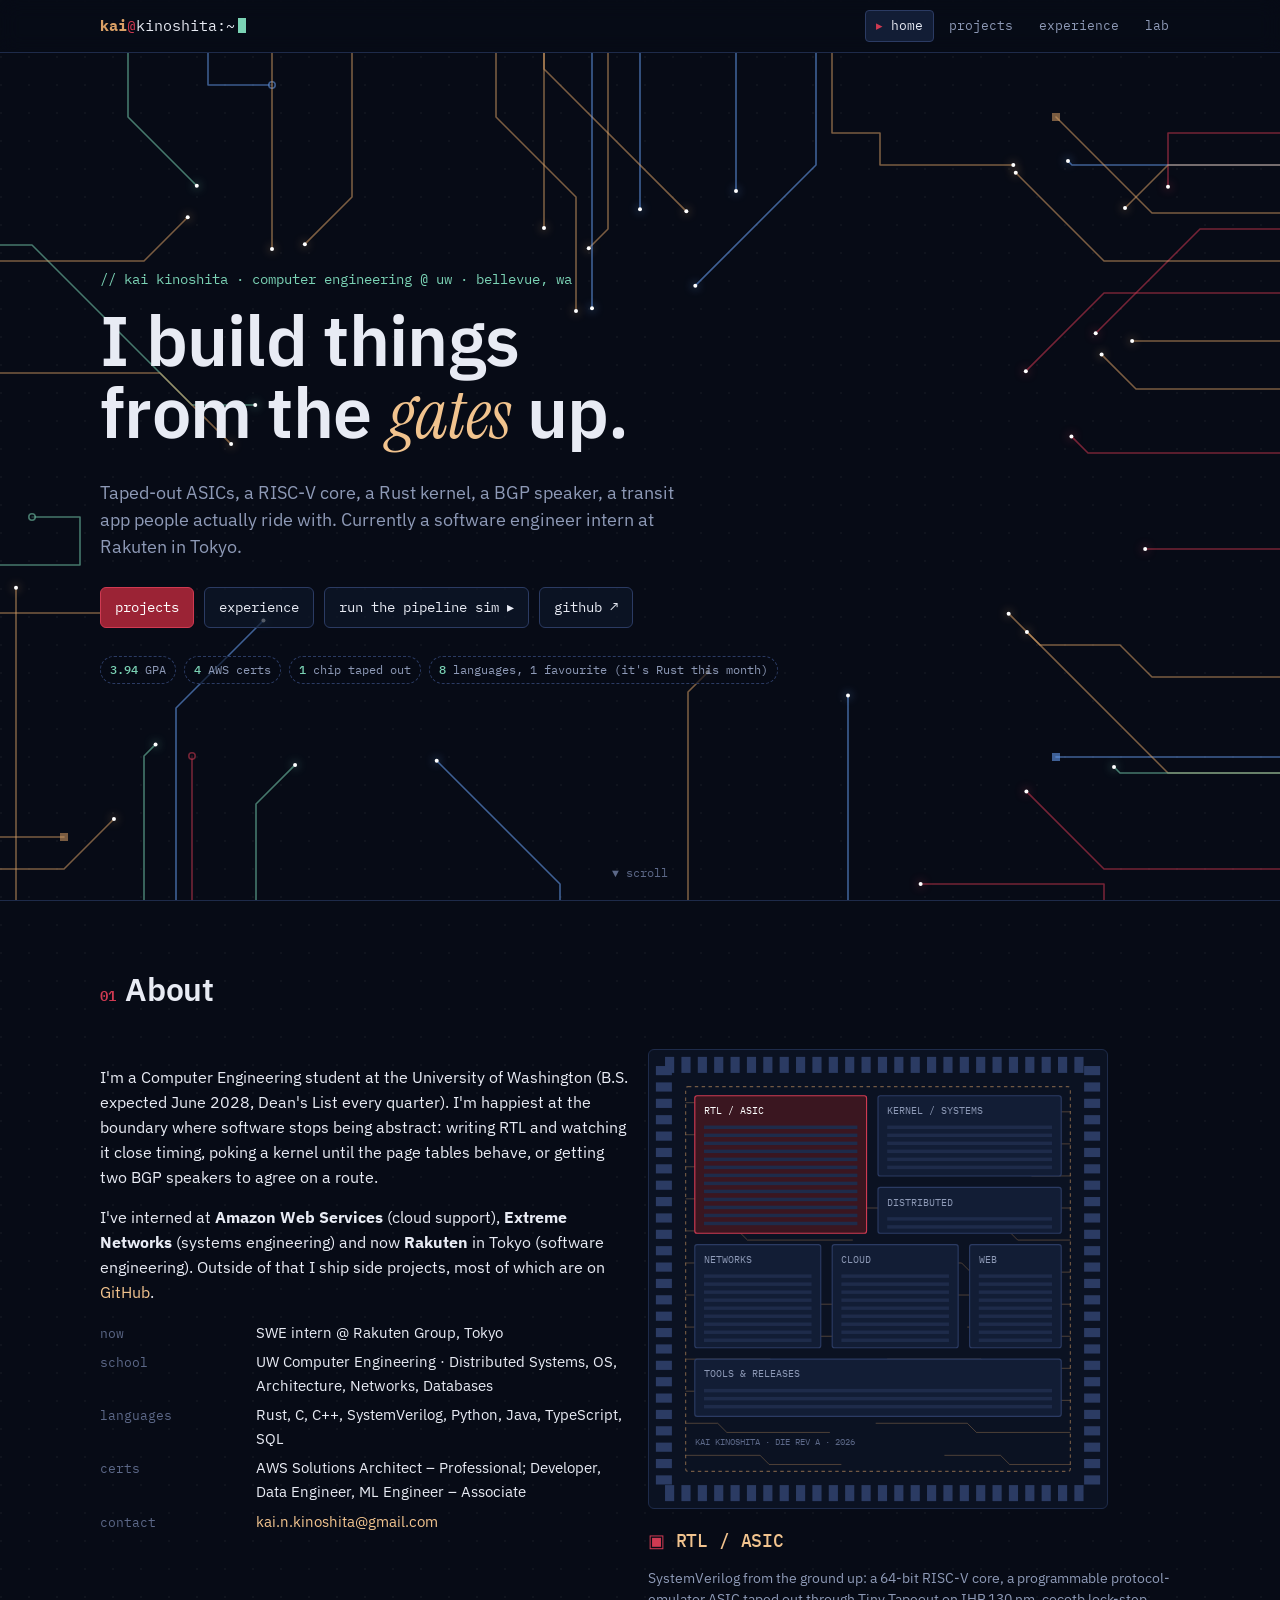
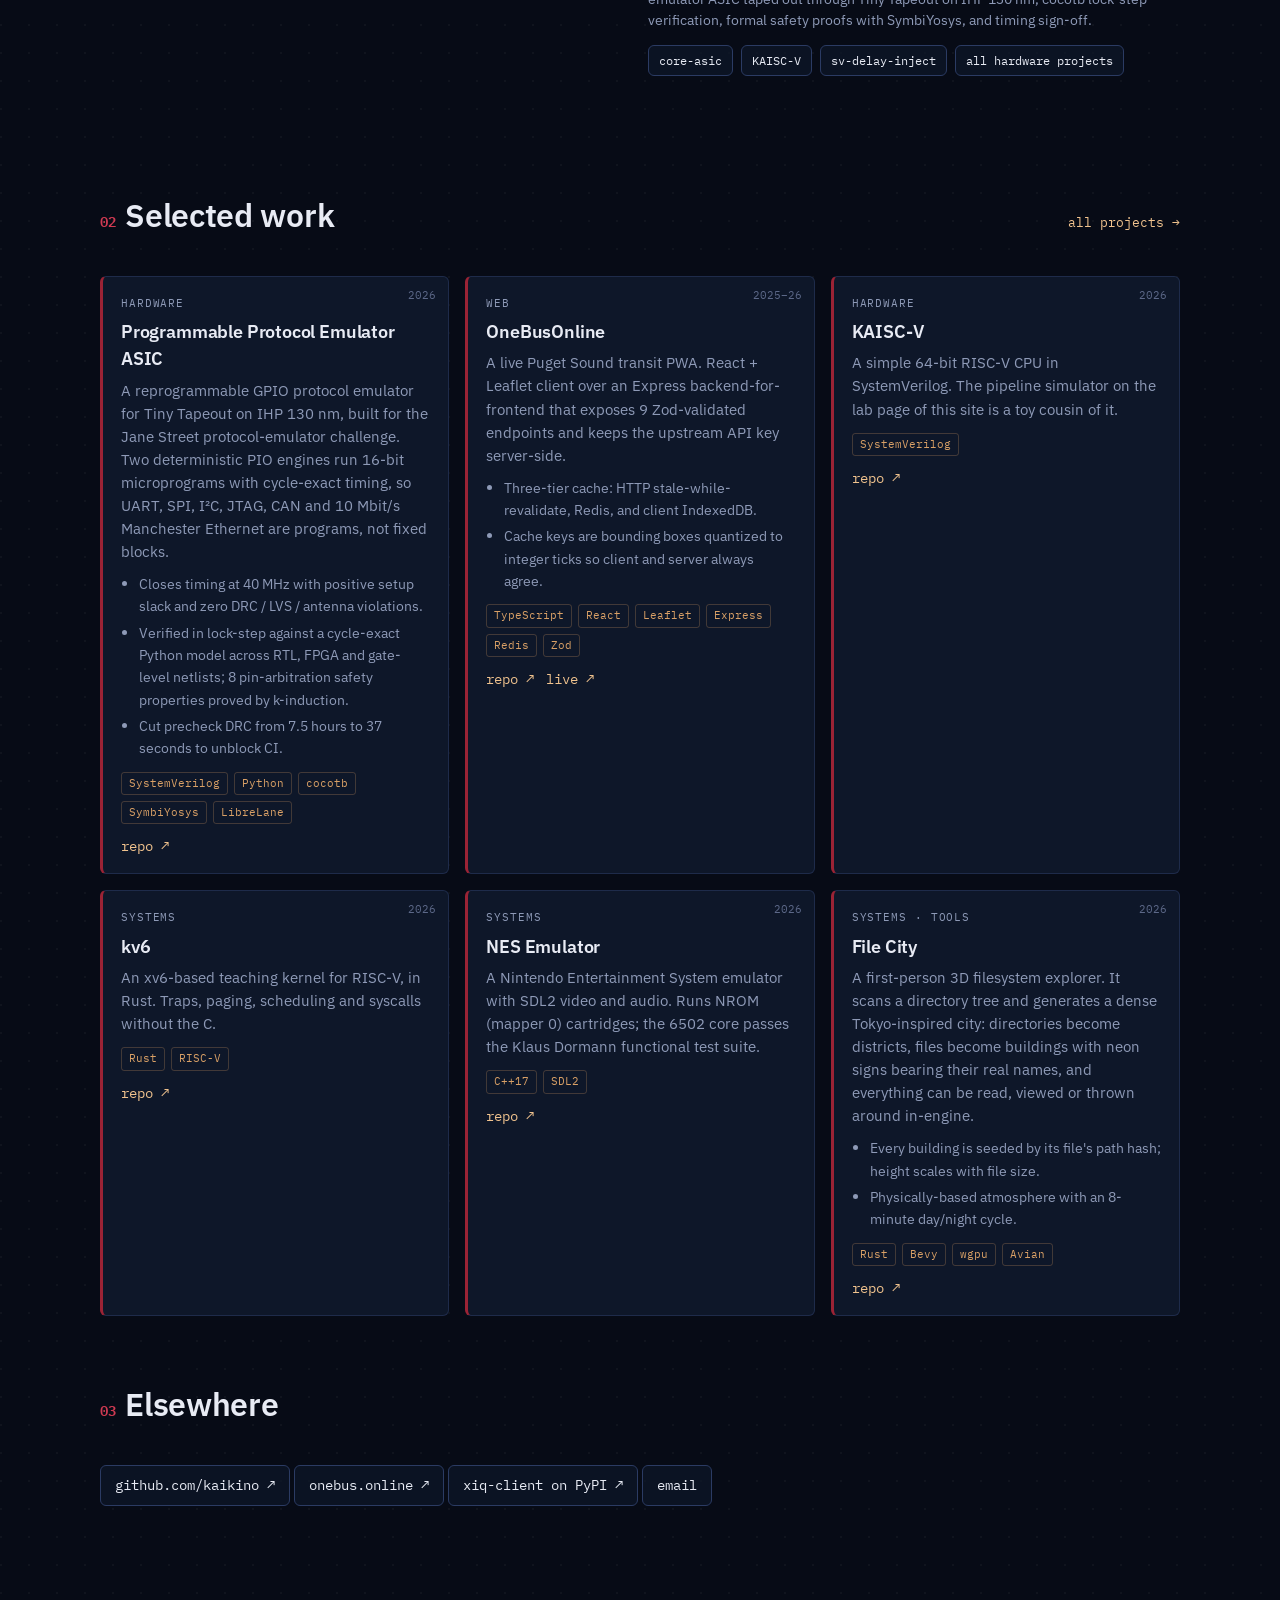
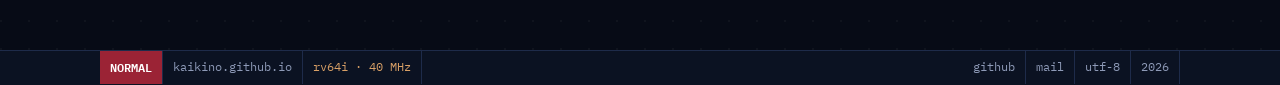
==== index.html @ e7fd3242 "Personal site: PCB-trace hero, die floorplan, timing-diagram experience, RISC-V pipeline lab" ====
<!doctype html>
<html lang="en">
<head>
<title>Kai Kinoshita</title>
<meta name="description" content="Kai Kinoshita — Computer Engineering at the University of Washington. RTL, kernels, networks, and the occasional transit app.">
<meta property="og:title" content="Kai Kinoshita"><meta property="og:description" content="Computer Engineering @ UW. RTL, kernels, networks, and the occasional transit app."><meta property="og:type" content="website"><meta property="og:url" content="https://kaikino.github.io/">
<meta charset="utf-8"><meta name="viewport" content="width=device-width,initial-scale=1"><link rel="icon" href="assets/favicon.svg" type="image/svg+xml"><link rel="preconnect" href="https://fonts.googleapis.com"><link rel="preconnect" href="https://fonts.gstatic.com" crossorigin><link href="https://fonts.googleapis.com/css2?family=IBM+Plex+Mono:wght@400;500;600&family=IBM+Plex+Sans:wght@400;500;600&family=Instrument+Serif:ital@0;1&display=swap" rel="stylesheet"><link rel="stylesheet" href="assets/style.css">
</head>
<body>
<main>
<section class="hero">
  <canvas id="traces" aria-hidden="true"></canvas>
  <div class="wrap">
    <div class="eyebrow">kai kinoshita · computer engineering @ uw · bellevue, wa</div>
    <h1>I build things<br>from the <span class="serif">gates</span> up.</h1>
    <p class="lede">Taped-out ASICs, a RISC-V core, a Rust kernel, a BGP speaker, a transit app people actually ride with. Currently a software engineer intern at Rakuten in Tokyo.</p>
    <div class="cta">
      <a class="btn primary" href="projects.html">projects</a>
      <a class="btn" href="experience.html">experience</a>
      <a class="btn" href="lab.html">run the pipeline sim ▸</a>
      <a class="btn" href="https://github.com/kaikino" target="_blank" rel="noopener">github ↗</a>
    </div>
    <div class="chips">
      <span class="chip"><b>3.94</b> GPA</span>
      <span class="chip"><b>4</b> AWS certs</span>
      <span class="chip"><b>1</b> chip taped out</span>
      <span class="chip"><b>8</b> languages, 1 favourite (it's Rust this month)</span>
    </div>
  </div>
  <div class="scrollhint">▼ scroll</div>
</section>

<section class="block" id="about">
  <div class="wrap">
    <div class="sec-head"><h2><span class="num">01</span>About</h2></div>
    <div class="grid c2">
      <div>
        <p>I'm a Computer Engineering student at the University of Washington (B.S. expected June 2028, Dean's List every quarter). I'm happiest at the boundary where software stops being abstract: writing RTL and watching it close timing, poking a kernel until the page tables behave, or getting two BGP speakers to agree on a route.</p>
        <p>I've interned at <b>Amazon Web Services</b> (cloud support), <b>Extreme Networks</b> (systems engineering) and now <b>Rakuten</b> in Tokyo (software engineering). Outside of that I ship side projects, most of which are on <a href="https://github.com/kaikino" target="_blank" rel="noopener">GitHub</a>.</p>
        <dl class="kv">
          <dt>now</dt><dd>SWE intern @ Rakuten Group, Tokyo</dd>
          <dt>school</dt><dd>UW Computer Engineering · Distributed Systems, OS, Architecture, Networks, Databases</dd>
          <dt>languages</dt><dd>Rust, C, C++, SystemVerilog, Python, Java, TypeScript, SQL</dd>
          <dt>certs</dt><dd>AWS Solutions Architect – Professional; Developer, Data Engineer, ML Engineer – Associate</dd>
          <dt>contact</dt><dd><a href="mailto:kai.n.kinoshita@gmail.com">kai.n.kinoshita@gmail.com</a></dd>
        </dl>
      </div>
      <div class="floor">
        <svg id="die" class="die" viewBox="0 0 400 400" role="img" aria-label="Interactive chip floorplan of skill areas"></svg>
        <div id="floor-info" class="floor-info muted small">hover a block</div>
      </div>
    </div>
  </div>
</section>

<section class="block" id="featured" style="padding-top:0">
  <div class="wrap">
    <div class="sec-head"><h2><span class="num">02</span>Selected work</h2><a class="more" href="projects.html">all projects →</a></div>
    <div class="grid c3" id="featured-grid"></div>
  </div>
</section>

<section class="block" style="padding-top:0">
  <div class="wrap">
    <div class="sec-head"><h2><span class="num">03</span>Elsewhere</h2></div>
    <div class="cta">
      <a class="btn" href="https://github.com/kaikino" target="_blank" rel="noopener">github.com/kaikino ↗</a>
      <a class="btn" href="https://onebus.online" target="_blank" rel="noopener">onebus.online ↗</a>
      <a class="btn" href="https://pypi.org/project/xiq-client/" target="_blank" rel="noopener">xiq-client on PyPI ↗</a>
      <a class="btn" href="mailto:kai.n.kinoshita@gmail.com">email</a>
    </div>
  </div>
</section>
</main>
<script src="assets/projects.js"></script>
<script>
document.getElementById('featured-grid').innerHTML = PROJECTS.filter(p => p.feat).map(renderProjectCard).join('');
</script>
<script src="assets/site.js"></script>
</body>
</html>
---- assets/style.css ----
/* kaikino.github.io — dark navy + oxblood, TUI-ish */
:root{
  --bg:#070b16; --bg2:#0b1222; --panel:#0e1729; --panel2:#121d35; --line:#1e2b4a; --line2:#2b3b63;
  --text:#e8ebf4; --muted:#8e9ab7; --dim:#5c6888;
  --ox:#9b2335; --ox2:#cf3a52; --cu:#d9a066; --cu2:#f1c38e; --sig:#7bd3b5; --amber:#f2c14e; --blue:#6ea8ff;
  --mono:'IBM Plex Mono',ui-monospace,SFMono-Regular,Menlo,monospace;
  --sans:'IBM Plex Sans',system-ui,-apple-system,Segoe UI,sans-serif;
  --serif:'Instrument Serif',Georgia,'Times New Roman',serif;
  --r:6px; --max:1120px;
}
*{box-sizing:border-box}
html{scroll-behavior:smooth}
body{margin:0;min-height:100vh;display:flex;flex-direction:column;background:var(--bg);color:var(--text);font-family:var(--sans);font-size:16px;line-height:1.55;
  background-image:radial-gradient(circle at 1px 1px,rgba(255,255,255,.035) 1px,transparent 0);background-size:28px 28px;}
a{color:var(--cu2);text-decoration:none}
a:hover{color:#fff;text-decoration:underline;text-decoration-color:var(--ox2)}
::selection{background:var(--ox);color:#fff}
code,kbd,pre,.mono{font-family:var(--mono)}
h1,h2,h3{font-weight:600;letter-spacing:-.01em;margin:0 0 .4em}
h1{font-size:clamp(2.2rem,6vw,4.4rem);line-height:1.02}
h2{font-size:clamp(1.4rem,3vw,2rem)}
h3{font-size:1.1rem}
.serif{font-family:var(--serif);font-weight:400;font-style:italic;letter-spacing:0}
.wrap{max-width:var(--max);margin:0 auto;padding:0 20px;min-width:0}
.muted{color:var(--muted)}
.dim{color:var(--dim)}
.cu{color:var(--cu)} .ox{color:var(--ox2)} .sig{color:var(--sig)} .amber{color:var(--amber)}
.small{font-size:.85rem}
main{flex:1;min-width:0;width:100%}
hr{border:0;border-top:1px dashed var(--line2);margin:2rem 0}

/* top bar */
.top{position:sticky;top:0;z-index:50;background:rgba(7,11,22,.82);backdrop-filter:blur(10px);-webkit-backdrop-filter:blur(10px);border-bottom:1px solid var(--line)}
.top .wrap{display:flex;align-items:center;justify-content:space-between;height:52px;gap:16px}
.brand{font-family:var(--mono);font-size:.95rem;color:var(--text);white-space:nowrap}
.brand b{color:var(--cu)} .brand .at{color:var(--ox2)}
.brand .cur{display:inline-block;width:.55em;height:1em;background:var(--sig);vertical-align:-2px;margin-left:3px;animation:blink 1.1s steps(1) infinite}
@keyframes blink{50%{opacity:0}}
.nav{display:flex;gap:4px;font-family:var(--mono);font-size:.82rem;min-width:0;overflow-x:auto;white-space:nowrap;scrollbar-width:none}
.nav::-webkit-scrollbar{display:none}
.nav a{padding:5px 10px;border-radius:4px;color:var(--muted);border:1px solid transparent}
.nav a:hover{color:var(--text);text-decoration:none;border-color:var(--line2)}
.nav a.active{color:var(--text);background:var(--panel2);border-color:var(--line2)}
.nav a.active::before{content:'▸ ';color:var(--ox2)}
@media(max-width:600px){.nav{font-size:.76rem}.nav a{padding:5px 6px}.brand span.full{display:none}.nav a.active::before{content:''}}

/* status bar footer */
.status{margin-top:5rem;border-top:1px solid var(--line);background:var(--bg2)}
.status .wrap{display:flex;flex-wrap:wrap;gap:0;font-family:var(--mono);font-size:.74rem;height:auto;min-height:34px;align-items:center}
.status span{padding:7px 10px;border-right:1px solid var(--line);color:var(--muted)}
.status span.mode{background:var(--ox);color:#fff;font-weight:600}
.status span.cu{color:var(--cu)}
.status .spacer{flex:1;border:0}
.status a{color:var(--muted)} .status a:hover{color:#fff}

/* hero */
.hero{position:relative;min-height:calc(100vh - 52px);display:flex;align-items:center;overflow:hidden;border-bottom:1px solid var(--line)}
.hero canvas{position:absolute;inset:0;width:100%;height:100%;display:block}
.hero .wrap{position:relative;padding-top:60px;padding-bottom:60px;width:100%}
.hero .eyebrow{font-family:var(--mono);color:var(--sig);font-size:.85rem;margin-bottom:14px}
.hero .eyebrow::before{content:'// '}
.hero h1 .serif{color:var(--cu2)}
.hero p.lede{max-width:580px;font-size:1.1rem;color:var(--muted);margin:18px 0 26px}
.hero .cta{display:flex;flex-wrap:wrap;gap:10px}
.btn{display:inline-flex;align-items:center;gap:8px;font-family:var(--mono);font-size:.85rem;padding:9px 14px;border-radius:var(--r);border:1px solid var(--line2);color:var(--text);background:rgba(14,23,41,.7)}
.btn:hover{text-decoration:none;border-color:var(--cu);color:#fff;background:var(--panel2)}
.btn.primary{background:var(--ox);border-color:var(--ox2);color:#fff}
.btn.primary:hover{background:var(--ox2)}
.btn.sm{padding:5px 10px;font-size:.78rem}
.chips{display:flex;flex-wrap:wrap;gap:8px;margin-top:28px}
.chip{font-family:var(--mono);font-size:.74rem;color:var(--muted);border:1px dashed var(--line2);padding:4px 9px;border-radius:999px;background:rgba(7,11,22,.6)}
.chip b{color:var(--sig);font-weight:500}
.scrollhint{position:absolute;bottom:18px;left:50%;transform:translateX(-50%);font-family:var(--mono);font-size:.72rem;color:var(--dim);animation:bob 2s ease-in-out infinite}
@keyframes bob{50%{transform:translate(-50%,6px)}}

/* sections */
section.block{padding:64px 0}
.sec-head{display:flex;align-items:baseline;justify-content:space-between;gap:16px;margin-bottom:22px;flex-wrap:wrap}
.sec-head .num{font-family:var(--mono);color:var(--ox2);font-size:.85rem;margin-right:10px}
.sec-head a.more{font-family:var(--mono);font-size:.82rem}
.grid{display:grid;gap:16px}
.grid.c2{grid-template-columns:repeat(auto-fit,minmax(300px,1fr))}
.grid.c3{grid-template-columns:repeat(auto-fit,minmax(260px,1fr))}

.card{background:var(--panel);border:1px solid var(--line);border-radius:var(--r);padding:18px 18px 16px;position:relative;transition:border-color .2s,transform .2s}
.card:hover{border-color:var(--line2);transform:translateY(-2px)}
.card .tag{font-family:var(--mono);font-size:.7rem;color:var(--muted);text-transform:uppercase;letter-spacing:.08em}
.card h3{margin:6px 0 6px}
.card h3 a{color:var(--text)}
.card p{margin:0 0 10px;color:var(--muted);font-size:.93rem}
.card .stack{display:flex;flex-wrap:wrap;gap:6px;margin-top:auto}
.card .stack span{font-family:var(--mono);font-size:.7rem;color:var(--cu);border:1px solid rgba(217,160,102,.25);padding:2px 7px;border-radius:3px}
.card .corner{position:absolute;top:10px;right:12px;font-family:var(--mono);font-size:.7rem;color:var(--dim)}
.card.feat{border-left:3px solid var(--ox)}
.card ul{margin:8px 0 0;padding-left:18px;color:var(--muted);font-size:.9rem}
.card li{margin:4px 0}

/* floorplan */
.floor{display:grid;grid-template-columns:1fr;gap:18px;align-items:start}

.die{width:100%;max-width:460px;aspect-ratio:1;background:var(--bg2);border:1px solid var(--line);border-radius:var(--r);display:block}
.die .blk{fill:#121d35;stroke:#2b3b63;stroke-width:1;cursor:pointer;transition:fill .15s}
.die .blk:hover,.die .blk.on{fill:#3a1620;stroke:var(--ox2)}
.die text{font-family:var(--mono);font-size:9px;fill:var(--muted);pointer-events:none}
.die .blk.on + text,.die g:hover text{fill:#fff}
.die .pad{fill:#2b3b63}
.die .core{fill:none;stroke:var(--cu);stroke-dasharray:3 3;opacity:.5}
.die .wire{stroke:var(--cu);stroke-width:.8;opacity:.35;fill:none}
.floor-info{min-height:200px}
.floor-info h3{font-family:var(--mono);font-weight:500;color:var(--cu2)}
.floor-info h3::before{content:'▣ ';color:var(--ox2)}
.floor-info .links{display:flex;flex-wrap:wrap;gap:8px;margin-top:12px}

/* generic page header */
.page-head{padding:56px 0 24px;border-bottom:1px solid var(--line);margin-bottom:28px}
.page-head h1{font-size:clamp(1.9rem,4.5vw,3rem)}
.page-head p{color:var(--muted);max-width:640px;margin:0}

/* filters */
.filters{display:flex;flex-wrap:wrap;gap:8px;margin:0 0 22px;font-family:var(--mono);font-size:.78rem}
.filters button{background:transparent;border:1px solid var(--line2);color:var(--muted);padding:5px 11px;border-radius:999px;cursor:pointer;font:inherit}
.filters button:hover{color:var(--text);border-color:var(--cu)}
.filters button.on{background:var(--ox);border-color:var(--ox2);color:#fff}
.count{font-family:var(--mono);font-size:.78rem;color:var(--dim);margin-left:auto;align-self:center}

/* timeline (experience) */
.timing{background:var(--bg2);border:1px solid var(--line);border-radius:var(--r);padding:10px 6px;overflow-x:auto;max-width:100%}
.timing svg{display:block;min-width:720px;width:100%;height:auto}
.timing text{font-family:var(--mono);font-size:11px;fill:var(--muted)}
.timing .lbl{font-size:11.5px;fill:var(--text)}
.timing .grid{stroke:#1a2541;stroke-width:1}
.timing .gridq{stroke:#14203a;stroke-width:1;stroke-dasharray:2 4}
.timing .sigline{fill:none;stroke-width:2;stroke-linejoin:round;stroke-linecap:round}
.timing .sigfill{opacity:.12}
.timing .hit{fill:transparent;cursor:pointer}
.timing .hit:hover + .sigline,.timing g.row.on .sigline{filter:drop-shadow(0 0 5px currentColor)}
.timing .now{stroke:var(--ox2);stroke-width:1.5;stroke-dasharray:4 3}
.timing .clk{stroke:var(--dim);stroke-width:1.5;fill:none}
.tip{font-family:var(--mono);font-size:.78rem;color:var(--muted);margin:10px 4px 0;min-height:1.4em}
.tip b{color:var(--cu2);font-weight:500}
.xp{display:grid;grid-template-columns:150px 1fr;gap:18px;padding:22px 0;border-bottom:1px dashed var(--line2)}
@media(max-width:640px){.xp{grid-template-columns:1fr;gap:6px}}
.xp .when{font-family:var(--mono);font-size:.8rem;color:var(--muted);padding-top:4px}
.xp .when b{display:block;color:var(--sig);font-weight:500}
.xp h3{margin:0}
.xp h3 span{color:var(--muted);font-weight:400}
.xp ul{margin:8px 0 0;padding-left:18px;color:var(--muted);font-size:.93rem}
.xp li{margin:5px 0}
.xp.on h3{color:var(--cu2)}
.certs{display:flex;flex-wrap:wrap;gap:8px;margin-top:10px}
.certs span{font-family:var(--mono);font-size:.76rem;border:1px solid var(--line2);padding:5px 10px;border-radius:4px;color:var(--text)}
.certs span::before{content:'✓ ';color:var(--sig)}

/* lab (riscv sim) */
.lab{display:grid;grid-template-columns:minmax(300px,400px) 1fr;gap:18px;align-items:start}
@media(max-width:900px){.lab{grid-template-columns:1fr}}
.panel{background:var(--panel);border:1px solid var(--line);border-radius:var(--r);overflow:hidden}
.panel .ph{display:flex;align-items:center;gap:10px;padding:8px 12px;border-bottom:1px solid var(--line);font-family:var(--mono);font-size:.76rem;color:var(--muted);background:var(--bg2)}
.panel .ph b{color:var(--text);font-weight:500}
.panel .ph .right{margin-left:auto;display:flex;gap:6px;align-items:center}
.panel .pb{padding:12px}
textarea.code{width:100%;min-height:340px;resize:vertical;background:var(--bg);color:var(--text);border:1px solid var(--line);border-radius:4px;font-family:var(--mono);font-size:.85rem;line-height:1.5;padding:10px;tab-size:4;outline:none}
textarea.code:focus{border-color:var(--cu)}
select,input[type=range]{font-family:var(--mono);font-size:.78rem;background:var(--bg);color:var(--text);border:1px solid var(--line2);border-radius:4px;padding:4px 6px}
.ctrl{display:flex;flex-wrap:wrap;gap:8px;align-items:center;margin-top:10px}
.ctrl button{font-family:var(--mono);font-size:.8rem;padding:7px 12px;border-radius:4px;border:1px solid var(--line2);background:var(--panel2);color:var(--text);cursor:pointer}
.ctrl button:hover{border-color:var(--cu)}
.ctrl button.primary{background:var(--ox);border-color:var(--ox2)}
.ctrl button:disabled{opacity:.4;cursor:not-allowed}
.ctrl label{font-family:var(--mono);font-size:.74rem;color:var(--muted);display:flex;gap:6px;align-items:center}
.err{font-family:var(--mono);font-size:.78rem;color:var(--ox2);margin-top:8px;min-height:1.2em;white-space:pre-wrap}
.stat{display:flex;flex-wrap:wrap;gap:14px;font-family:var(--mono);font-size:.76rem;color:var(--muted)}
.stat b{color:var(--sig);font-weight:500}
.pipe{overflow-x:auto}
table.pipe-t{border-collapse:collapse;font-family:var(--mono);font-size:.72rem;white-space:nowrap}
.pipe-t th,.pipe-t td{border:1px solid var(--line);padding:3px 6px;text-align:center;min-width:34px;height:26px}
.pipe-t th{color:var(--dim);font-weight:500;background:var(--bg2)}
.pipe-t td.ins{text-align:left;color:var(--text);min-width:180px;position:sticky;left:0;background:var(--panel);border-right:2px solid var(--line2)}
.pipe-t td.ins .pc{color:var(--dim);margin-right:8px}
.pipe-t td.cur{background:rgba(207,58,82,.06)}
.pipe-t th.cur{color:var(--ox2)}
.st{display:inline-block;padding:1px 5px;border-radius:3px;font-weight:500;min-width:30px}
.st.IF{background:#1b2a4d;color:#8fb3ff}.st.ID{background:#1d3b3a;color:#7bd3b5}.st.EX{background:#4a2a12;color:#f1c38e}
.st.MEM{background:#3a1a3f;color:#e2a2ee}.st.WB{background:#1f3a1f;color:#9be39b}
.st.stall{background:#2a2a2a;color:#9a9a9a;border:1px dashed #555}.st.flush{background:#4a1420;color:#ff7b8f;text-decoration:line-through}
.st.fwd::after{content:'↯';margin-left:2px;color:var(--amber)}
.regs{display:grid;grid-template-columns:repeat(auto-fill,minmax(118px,1fr));gap:4px;font-family:var(--mono);font-size:.72rem}
.regs div{display:flex;justify-content:space-between;gap:6px;padding:3px 7px;border:1px solid var(--line);border-radius:3px;background:var(--bg2);transition:background .3s}
.regs div span:first-child{color:var(--dim)}
.regs div.hot{background:#3a1620;border-color:var(--ox2)} .regs div.hot span{color:#fff}
.memv{display:grid;grid-template-columns:repeat(auto-fill,minmax(96px,1fr));gap:4px;font-family:var(--mono);font-size:.7rem}
.memv div{padding:2px 6px;border:1px solid var(--line);border-radius:3px;background:var(--bg2);display:flex;justify-content:space-between}
.memv div span:first-child{color:var(--dim)} .memv div.hot{border-color:var(--cu);color:var(--cu2)}
.wave{overflow-x:auto}.wave svg{display:block}
.wave text{font-family:var(--mono);font-size:10px;fill:var(--muted)}
.wave .w{fill:none;stroke-width:1.6;stroke-linejoin:round}
.wave .bus{fill:none;stroke:var(--cu);stroke-width:1.2}
.wave .busv{fill:var(--cu2);font-size:9px}
.help{font-size:.88rem;color:var(--muted)}
.help code{color:var(--cu2);font-size:.82rem}
.help details{margin-top:10px}
.help summary{cursor:pointer;font-family:var(--mono);font-size:.8rem;color:var(--sig)}
.help table{border-collapse:collapse;font-family:var(--mono);font-size:.74rem;margin-top:8px}
.help td{border:1px solid var(--line);padding:3px 8px;vertical-align:top}
.help td:first-child{color:var(--cu);white-space:nowrap}

/* about list */
.kv{display:grid;grid-template-columns:140px 1fr;gap:6px 16px;font-size:.95rem}
.kv dt{font-family:var(--mono);color:var(--dim);font-size:.8rem;padding-top:3px}
.kv dd{margin:0}
@media(max-width:520px){.kv{grid-template-columns:1fr}.kv dt{padding-top:8px}}

@media(prefers-reduced-motion:reduce){*{animation:none!important;transition:none!important}}
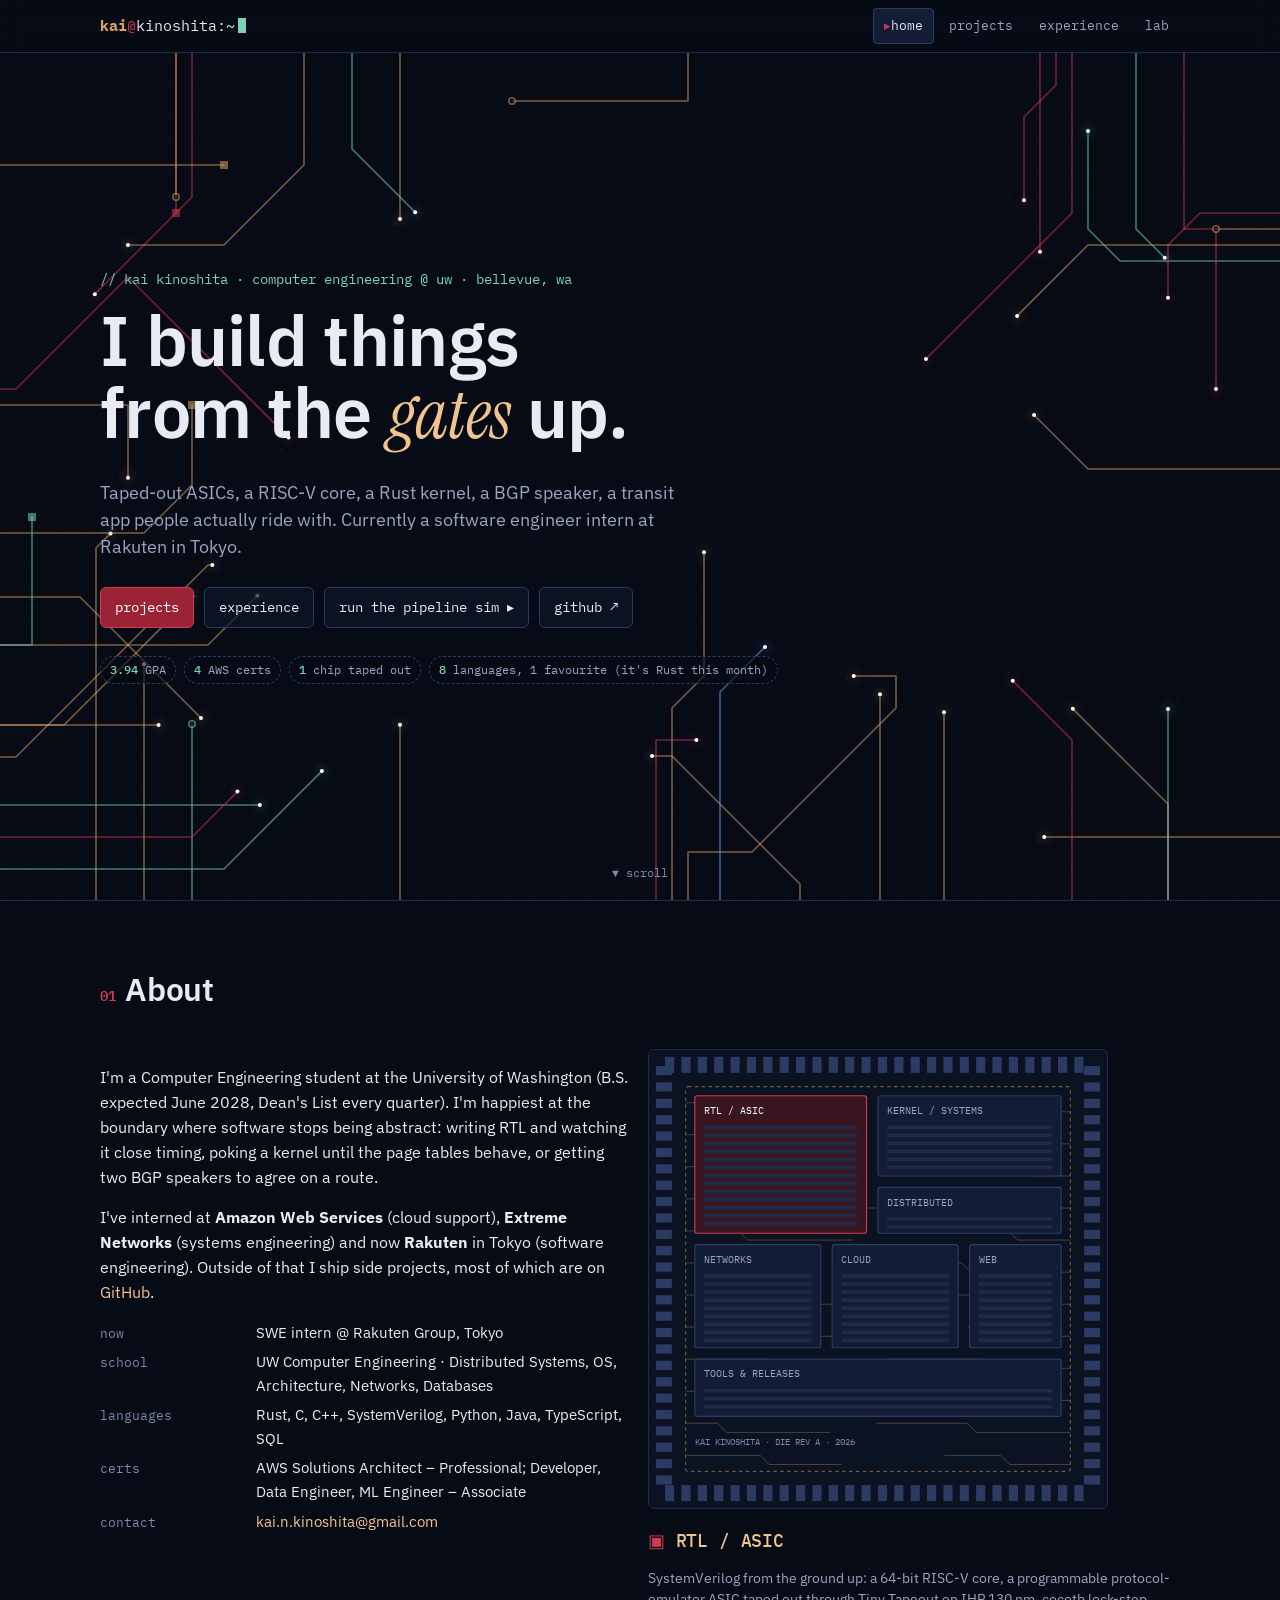
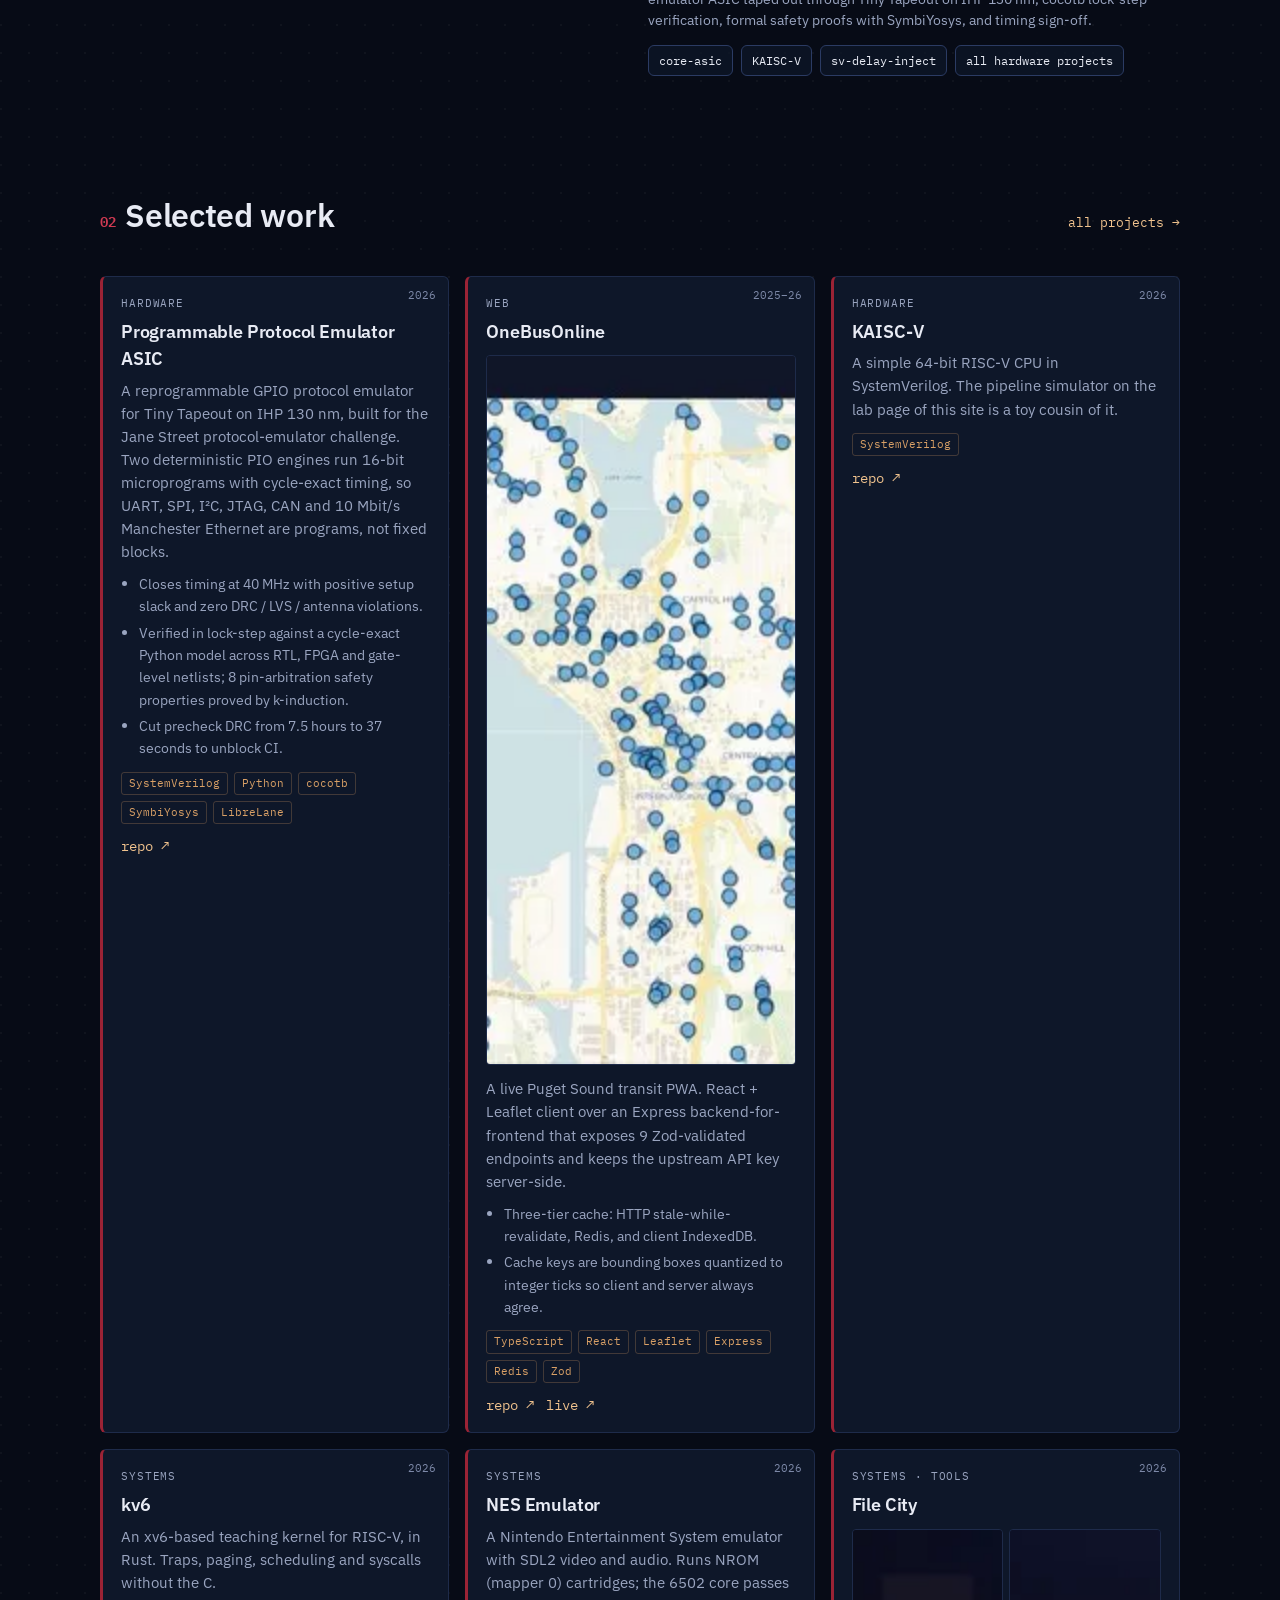
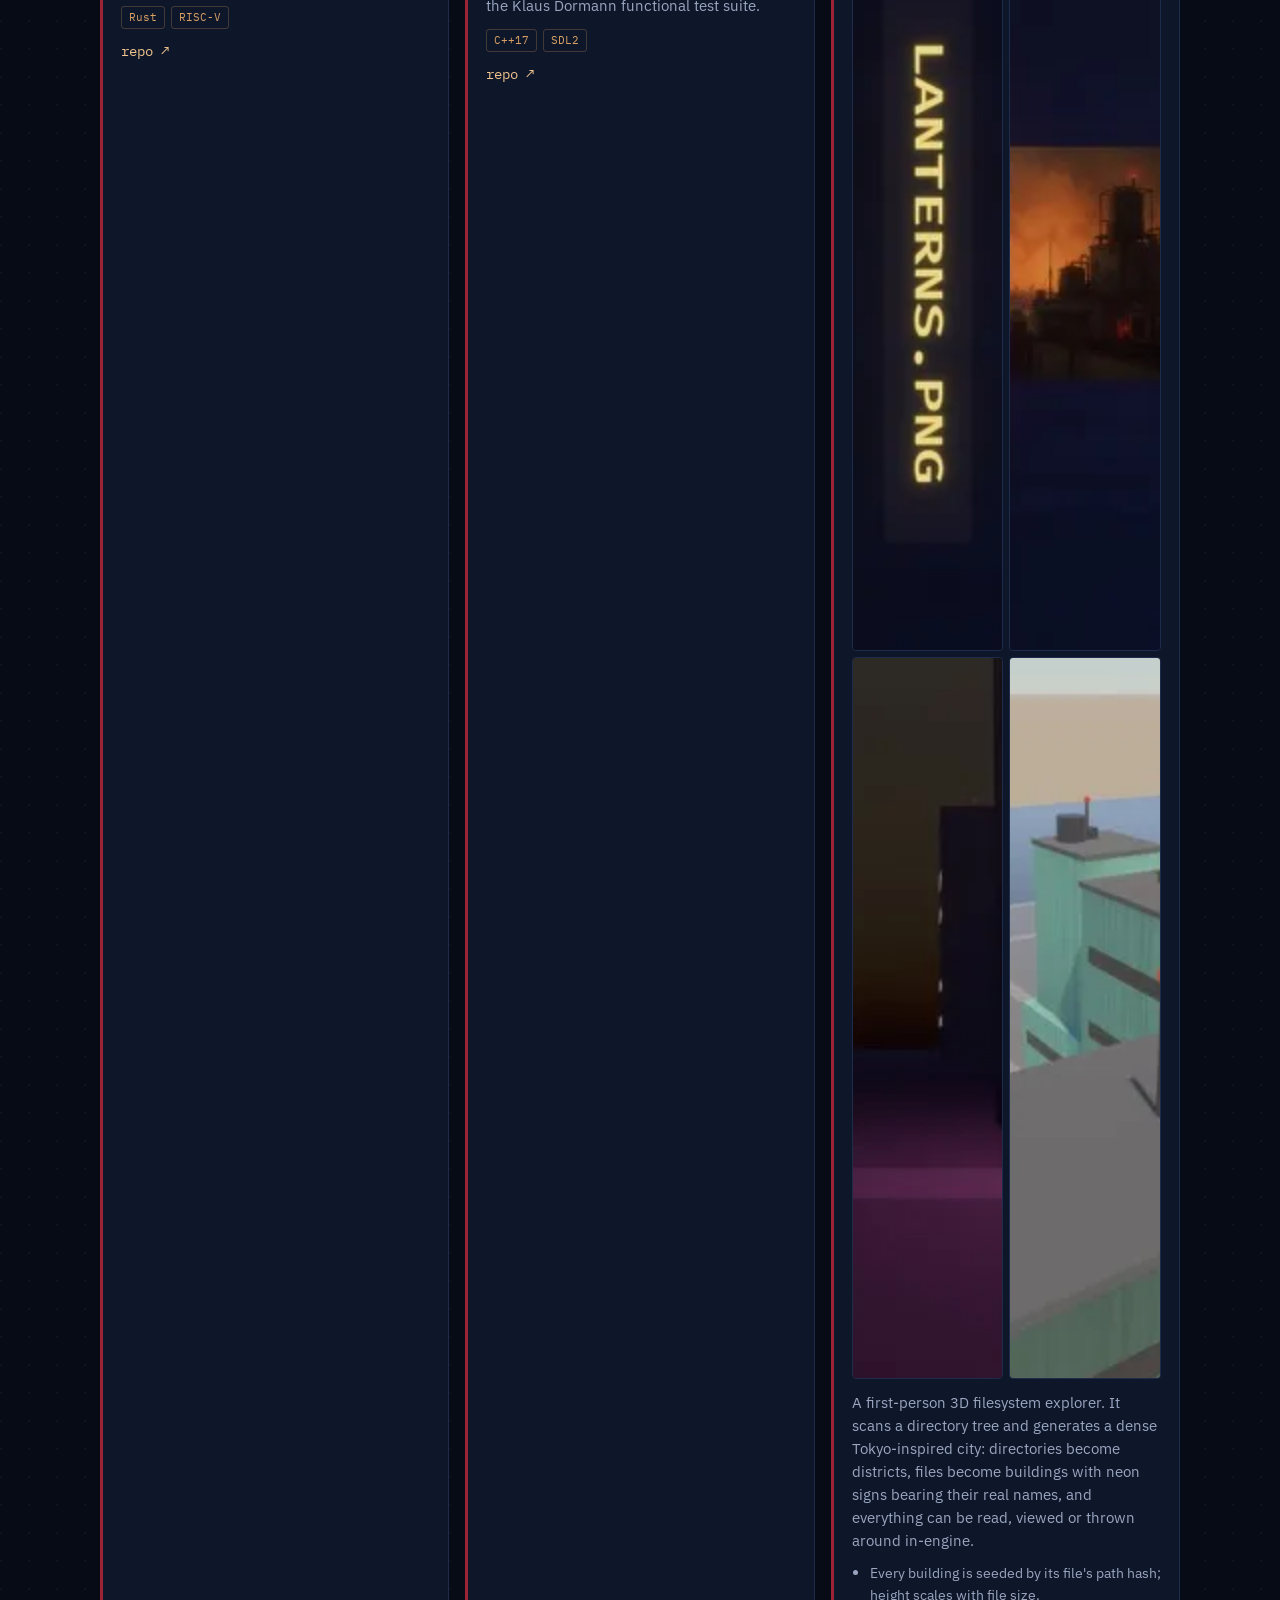
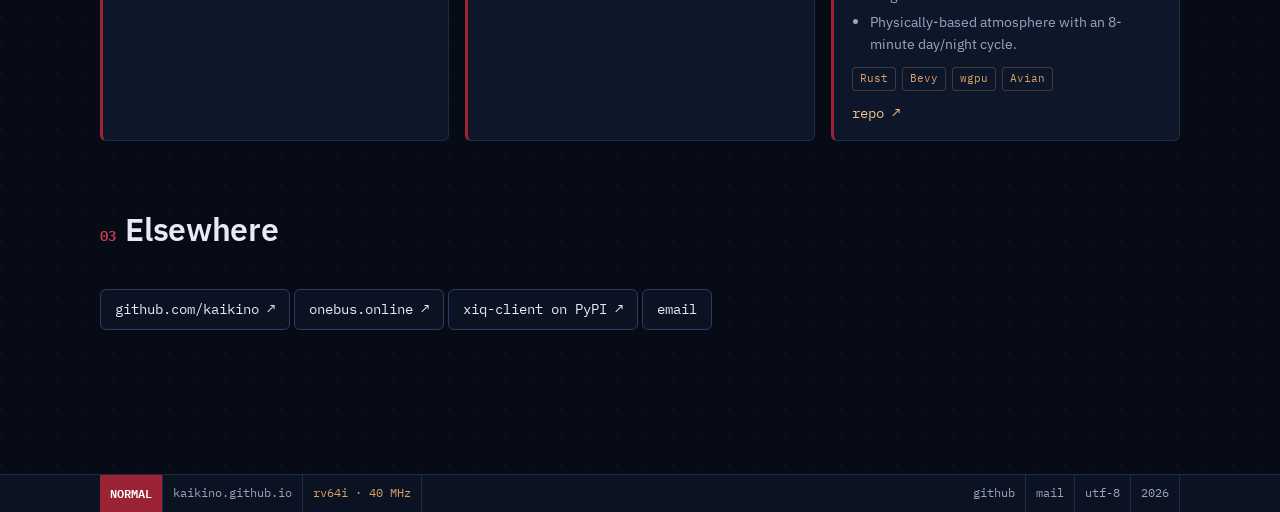
==== commit 781008da: "Accessibility, performance and SEO pass: static chrome via build.js, keyboard support, WebP images, " ====
--- a/index.html
+++ b/index.html
@@ -1,38 +1,65 @@
 <!doctype html>
-<html lang="en">
+<html lang="en" class="no-js">
 <head>
+<!-- head -->
+<meta charset="utf-8">
+<meta name="viewport" content="width=device-width,initial-scale=1">
 <title>Kai Kinoshita</title>
-<meta name="description" content="Kai Kinoshita — Computer Engineering at the University of Washington. RTL, kernels, networks, and the occasional transit app.">
-<meta property="og:title" content="Kai Kinoshita"><meta property="og:description" content="Computer Engineering @ UW. RTL, kernels, networks, and the occasional transit app."><meta property="og:type" content="website"><meta property="og:url" content="https://kaikino.github.io/">
-<meta charset="utf-8"><meta name="viewport" content="width=device-width,initial-scale=1"><link rel="icon" href="assets/favicon.svg" type="image/svg+xml"><link rel="preconnect" href="https://fonts.googleapis.com"><link rel="preconnect" href="https://fonts.gstatic.com" crossorigin><link href="https://fonts.googleapis.com/css2?family=IBM+Plex+Mono:wght@400;500;600&family=IBM+Plex+Sans:wght@400;500;600&family=Instrument+Serif:ital@0;1&display=swap" rel="stylesheet"><link rel="stylesheet" href="assets/style.css">
+<meta name="description" content="Kai Kinoshita — Computer Engineering at the University of Washington. Taped-out ASICs, a RISC-V core, a Rust kernel, networking tools, and a transit app.">
+<link rel="canonical" href="https://kaikino.github.io/">
+<meta name="theme-color" content="#070b16">
+<meta property="og:type" content="website"><meta property="og:site_name" content="Kai Kinoshita">
+<meta property="og:title" content="Kai Kinoshita"><meta property="og:description" content="Kai Kinoshita — Computer Engineering at the University of Washington. Taped-out ASICs, a RISC-V core, a Rust kernel, networking tools, and a transit app.">
+<meta property="og:url" content="https://kaikino.github.io/"><meta property="og:image" content="https://kaikino.github.io/assets/og.png">
+<meta property="og:image:width" content="1200"><meta property="og:image:height" content="630">
+<meta property="og:image:alt" content="Kai Kinoshita — I build things from the gates up">
+<meta name="twitter:card" content="summary_large_image"><meta name="twitter:title" content="Kai Kinoshita">
+<meta name="twitter:description" content="Kai Kinoshita — Computer Engineering at the University of Washington. Taped-out ASICs, a RISC-V core, a Rust kernel, networking tools, and a transit app."><meta name="twitter:image" content="https://kaikino.github.io/assets/og.png">
+<link rel="icon" href="/assets/favicon.svg" type="image/svg+xml">
+<link rel="preconnect" href="https://fonts.googleapis.com"><link rel="preconnect" href="https://fonts.gstatic.com" crossorigin>
+<link rel="stylesheet" href="https://fonts.googleapis.com/css2?family=IBM+Plex+Mono:wght@400;500;600&family=IBM+Plex+Sans:wght@400;500;600&family=Instrument+Serif:ital@0;1&display=swap" media="print" onload="this.media='all'">
+<noscript><link rel="stylesheet" href="https://fonts.googleapis.com/css2?family=IBM+Plex+Mono:wght@400;500;600&family=IBM+Plex+Sans:wght@400;500;600&family=Instrument+Serif:ital@0;1&display=swap"></noscript>
+<link rel="stylesheet" href="/assets/style.css">
+<script>document.documentElement.classList.remove('no-js')</script>
+<!-- /head -->
+<script type="application/ld+json">
+{"@context":"https://schema.org","@type":"Person","name":"Kai Kinoshita","url":"https://kaikino.github.io/","email":"mailto:kai.n.kinoshita@gmail.com","image":"https://avatars.githubusercontent.com/u/44986338","jobTitle":"Software Engineer Intern","worksFor":{"@type":"Organization","name":"Rakuten Group, Inc."},"affiliation":{"@type":"CollegeOrUniversity","name":"University of Washington"},"address":{"@type":"PostalAddress","addressLocality":"Bellevue","addressRegion":"WA","addressCountry":"US"},"sameAs":["https://github.com/kaikino"],"knowsAbout":["Computer Engineering","RISC-V","SystemVerilog","ASIC design","Operating systems","Distributed systems","Computer networks","AWS","Rust","C++","Python","TypeScript"]}
+</script>
 </head>
 <body>
-<main>
-<section class="hero">
+<!-- nav -->
+<a class="skip" href="#main">skip to content</a>
+<header class="top"><div class="wrap">
+  <a class="brand" href="/" aria-label="kai@kinoshita, home"><b>kai</b><span class="at">@</span>kinoshita<span class="full">:~</span><span class="cur" aria-hidden="true"></span></a>
+  <nav class="nav" aria-label="Main"><a href="/index.html" class="active" aria-current="page">home</a><a href="/projects.html">projects</a><a href="/experience.html">experience</a><a href="/lab.html">lab</a></nav>
+</div></header>
+<!-- /nav -->
+<main id="main">
+<section class="hero" aria-labelledby="hero-h">
   <canvas id="traces" aria-hidden="true"></canvas>
   <div class="wrap">
     <div class="eyebrow">kai kinoshita · computer engineering @ uw · bellevue, wa</div>
-    <h1>I build things<br>from the <span class="serif">gates</span> up.</h1>
+    <h1 id="hero-h">I build things<br>from the <span class="serif">gates</span> up.</h1>
     <p class="lede">Taped-out ASICs, a RISC-V core, a Rust kernel, a BGP speaker, a transit app people actually ride with. Currently a software engineer intern at Rakuten in Tokyo.</p>
     <div class="cta">
-      <a class="btn primary" href="projects.html">projects</a>
-      <a class="btn" href="experience.html">experience</a>
-      <a class="btn" href="lab.html">run the pipeline sim ▸</a>
+      <a class="btn primary" href="/projects.html">projects</a>
+      <a class="btn" href="/experience.html">experience</a>
+      <a class="btn" href="/lab.html">run the pipeline sim ▸</a>
       <a class="btn" href="https://github.com/kaikino" target="_blank" rel="noopener">github ↗</a>
     </div>
-    <div class="chips">
-      <span class="chip"><b>3.94</b> GPA</span>
-      <span class="chip"><b>4</b> AWS certs</span>
-      <span class="chip"><b>1</b> chip taped out</span>
-      <span class="chip"><b>8</b> languages, 1 favourite (it's Rust this month)</span>
-    </div>
+    <ul class="chips" aria-label="Quick facts">
+      <li class="chip"><b>3.94</b> GPA</li>
+      <li class="chip"><b>4</b> AWS certs</li>
+      <li class="chip"><b>1</b> chip taped out</li>
+      <li class="chip"><b>8</b> languages, 1 favourite (it's Rust this month)</li>
+    </ul>
   </div>
-  <div class="scrollhint">▼ scroll</div>
+  <div class="scrollhint" aria-hidden="true">▼ scroll</div>
 </section>
 
-<section class="block" id="about">
+<section class="block" id="about" aria-labelledby="about-h">
   <div class="wrap">
-    <div class="sec-head"><h2><span class="num">01</span>About</h2></div>
+    <div class="sec-head"><h2 id="about-h"><span class="num" aria-hidden="true">01</span>About</h2></div>
     <div class="grid c2">
       <div>
         <p>I'm a Computer Engineering student at the University of Washington (B.S. expected June 2028, Dean's List every quarter). I'm happiest at the boundary where software stops being abstract: writing RTL and watching it close timing, poking a kernel until the page tables behave, or getting two BGP speakers to agree on a route.</p>
@@ -46,23 +73,71 @@
         </dl>
       </div>
       <div class="floor">
-        <svg id="die" class="die" viewBox="0 0 400 400" role="img" aria-label="Interactive chip floorplan of skill areas"></svg>
-        <div id="floor-info" class="floor-info muted small">hover a block</div>
+        <svg id="die" class="die js-only" viewBox="0 0 400 400" role="group" aria-label="Chip floorplan of skill areas. Each block is a button that describes an area."></svg>
+        <div id="floor-info" class="floor-info muted small" aria-live="polite">
+          <noscript>Skill areas: RTL / ASIC, kernel and systems, distributed systems, networks, cloud, web, tools. See <a href="/projects.html">projects</a>.</noscript>
+          <span class="js-only">hover or focus a block</span>
+        </div>
       </div>
     </div>
   </div>
 </section>
 
-<section class="block" id="featured" style="padding-top:0">
+<section class="block" id="featured" style="padding-top:0" aria-labelledby="work-h">
   <div class="wrap">
-    <div class="sec-head"><h2><span class="num">02</span>Selected work</h2><a class="more" href="projects.html">all projects →</a></div>
-    <div class="grid c3" id="featured-grid"></div>
+    <div class="sec-head"><h2 id="work-h"><span class="num" aria-hidden="true">02</span>Selected work</h2><a class="more" href="/projects.html">all projects →</a></div>
+    <div class="grid c3" id="featured-grid">
+<!-- featured -->
+<article class="card feat" data-tags="hardware">
+    <div class="tag">hardware</div><span class="corner">2026</span>
+    <h3><a href="https://github.com/kaikino/core-asic" target="_blank" rel="noopener">Programmable Protocol Emulator ASIC</a></h3><p>A reprogrammable GPIO protocol emulator for Tiny Tapeout on IHP 130 nm, built for the Jane Street protocol-emulator challenge. Two deterministic PIO engines run 16-bit microprograms with cycle-exact timing, so UART, SPI, I²C, JTAG, CAN and 10 Mbit/s Manchester Ethernet are programs, not fixed blocks.</p>
+    <ul><li>Closes timing at 40 MHz with positive setup slack and zero DRC / LVS / antenna violations.</li><li>Verified in lock-step against a cycle-exact Python model across RTL, FPGA and gate-level netlists; 8 pin-arbitration safety properties proved by k-induction.</li><li>Cut precheck DRC from 7.5 hours to 37 seconds to unblock CI.</li></ul>
+    <div class="stack" style="margin-top:12px"><span>SystemVerilog</span><span>Python</span><span>cocotb</span><span>SymbiYosys</span><span>LibreLane</span></div>
+    <div class="small mono" style="margin-top:12px;display:flex;gap:12px"><a href="https://github.com/kaikino/core-asic" target="_blank" rel="noopener" aria-label="Programmable Protocol Emulator ASIC repository on GitHub">repo ↗</a></div>
+  </article>
+<article class="card feat" data-tags="web">
+    <div class="tag">web</div><span class="corner">2025–26</span>
+    <h3><a href="https://onebus.online" target="_blank" rel="noopener">OneBusOnline</a></h3><a class="shot " href="assets/img/onebus.webp" data-alt="onebus.online showing live stops across Seattle" aria-label="Enlarge: onebus.online showing live stops across Seattle"><img src="assets/img/onebus-640.webp" srcset="assets/img/onebus-640.webp 640w, assets/img/onebus.webp 1280w" sizes="(max-width: 700px) 90vw, 520px" width="1280" height="708" alt="onebus.online showing live stops across Seattle" loading="lazy"></a><p>A live Puget Sound transit PWA. React + Leaflet client over an Express backend-for-frontend that exposes 9 Zod-validated endpoints and keeps the upstream API key server-side.</p>
+    <ul><li>Three-tier cache: HTTP stale-while-revalidate, Redis, and client IndexedDB.</li><li>Cache keys are bounding boxes quantized to integer ticks so client and server always agree.</li></ul>
+    <div class="stack" style="margin-top:12px"><span>TypeScript</span><span>React</span><span>Leaflet</span><span>Express</span><span>Redis</span><span>Zod</span></div>
+    <div class="small mono" style="margin-top:12px;display:flex;gap:12px"><a href="https://github.com/kaikino/OneBusOnline" target="_blank" rel="noopener" aria-label="OneBusOnline repository on GitHub">repo ↗</a><a href="https://onebus.online" target="_blank" rel="noopener" aria-label="OneBusOnline live site">live ↗</a></div>
+  </article>
+<article class="card feat" data-tags="hardware">
+    <div class="tag">hardware</div><span class="corner">2026</span>
+    <h3><a href="https://github.com/kaikino/KAISC-V" target="_blank" rel="noopener">KAISC-V</a></h3><p>A simple 64-bit RISC-V CPU in SystemVerilog. The pipeline simulator on the lab page of this site is a toy cousin of it.</p>
+    
+    <div class="stack" style="margin-top:12px"><span>SystemVerilog</span></div>
+    <div class="small mono" style="margin-top:12px;display:flex;gap:12px"><a href="https://github.com/kaikino/KAISC-V" target="_blank" rel="noopener" aria-label="KAISC-V repository on GitHub">repo ↗</a></div>
+  </article>
+<article class="card feat" data-tags="systems">
+    <div class="tag">systems</div><span class="corner">2026</span>
+    <h3><a href="https://github.com/kaikino/kv6" target="_blank" rel="noopener">kv6</a></h3><p>An xv6-based teaching kernel for RISC-V, in Rust. Traps, paging, scheduling and syscalls without the C.</p>
+    
+    <div class="stack" style="margin-top:12px"><span>Rust</span><span>RISC-V</span></div>
+    <div class="small mono" style="margin-top:12px;display:flex;gap:12px"><a href="https://github.com/kaikino/kv6" target="_blank" rel="noopener" aria-label="kv6 repository on GitHub">repo ↗</a></div>
+  </article>
+<article class="card feat" data-tags="systems">
+    <div class="tag">systems</div><span class="corner">2026</span>
+    <h3><a href="https://github.com/kaikino/NES-emulator" target="_blank" rel="noopener">NES Emulator</a></h3><p>A Nintendo Entertainment System emulator with SDL2 video and audio. Runs NROM (mapper 0) cartridges; the 6502 core passes the Klaus Dormann functional test suite.</p>
+    
+    <div class="stack" style="margin-top:12px"><span>C++17</span><span>SDL2</span></div>
+    <div class="small mono" style="margin-top:12px;display:flex;gap:12px"><a href="https://github.com/kaikino/NES-emulator" target="_blank" rel="noopener" aria-label="NES Emulator repository on GitHub">repo ↗</a></div>
+  </article>
+<article class="card feat" data-tags="systems tools">
+    <div class="tag">systems · tools</div><span class="corner">2026</span>
+    <h3><a href="https://github.com/kaikino/file-city" target="_blank" rel="noopener">File City</a></h3><div class="shots"><a class="shot " href="assets/img/filecity-neon-night.webp" data-alt="Vertical neon filename and scrolling source on a night street" aria-label="Enlarge: Vertical neon filename and scrolling source on a night street"><img src="assets/img/filecity-neon-night-640.webp" srcset="assets/img/filecity-neon-night-640.webp 640w, assets/img/filecity-neon-night.webp 1280w" sizes="(max-width: 700px) 90vw, 520px" width="1280" height="720" alt="Vertical neon filename and scrolling source on a night street" loading="lazy"></a><a class="shot " href="assets/img/filecity-gallery-dusk.webp" data-alt="Image files as glowing storefront posters at dusk" aria-label="Enlarge: Image files as glowing storefront posters at dusk"><img src="assets/img/filecity-gallery-dusk-640.webp" srcset="assets/img/filecity-gallery-dusk-640.webp 640w, assets/img/filecity-gallery-dusk.webp 1280w" sizes="(max-width: 700px) 90vw, 520px" width="1280" height="720" alt="Image files as glowing storefront posters at dusk" loading="lazy"></a><a class="shot " href="assets/img/filecity-alley-night.webp" data-alt="A back alley at night" aria-label="Enlarge: A back alley at night"><img src="assets/img/filecity-alley-night-640.webp" srcset="assets/img/filecity-alley-night-640.webp 640w, assets/img/filecity-alley-night.webp 1280w" sizes="(max-width: 700px) 90vw, 520px" width="1280" height="720" alt="A back alley at night" loading="lazy"></a><a class="shot " href="assets/img/filecity-aerial-day.webp" data-alt="Daytime rooftops: packed blocks, antennas and district signs" aria-label="Enlarge: Daytime rooftops: packed blocks, antennas and district signs"><img src="assets/img/filecity-aerial-day-640.webp" srcset="assets/img/filecity-aerial-day-640.webp 640w, assets/img/filecity-aerial-day.webp 1280w" sizes="(max-width: 700px) 90vw, 520px" width="1280" height="720" alt="Daytime rooftops: packed blocks, antennas and district signs" loading="lazy"></a></div><p>A first-person 3D filesystem explorer. It scans a directory tree and generates a dense Tokyo-inspired city: directories become districts, files become buildings with neon signs bearing their real names, and everything can be read, viewed or thrown around in-engine.</p>
+    <ul><li>Every building is seeded by its file's path hash; height scales with file size.</li><li>Physically-based atmosphere with an 8-minute day/night cycle.</li></ul>
+    <div class="stack" style="margin-top:12px"><span>Rust</span><span>Bevy</span><span>wgpu</span><span>Avian</span></div>
+    <div class="small mono" style="margin-top:12px;display:flex;gap:12px"><a href="https://github.com/kaikino/file-city" target="_blank" rel="noopener" aria-label="File City repository on GitHub">repo ↗</a></div>
+  </article>
+<!-- /featured -->
+    </div>
   </div>
 </section>
 
-<section class="block" style="padding-top:0">
+<section class="block" style="padding-top:0" aria-labelledby="else-h">
   <div class="wrap">
-    <div class="sec-head"><h2><span class="num">03</span>Elsewhere</h2></div>
+    <div class="sec-head"><h2 id="else-h"><span class="num" aria-hidden="true">03</span>Elsewhere</h2></div>
     <div class="cta">
       <a class="btn" href="https://github.com/kaikino" target="_blank" rel="noopener">github.com/kaikino ↗</a>
       <a class="btn" href="https://onebus.online" target="_blank" rel="noopener">onebus.online ↗</a>
@@ -72,10 +147,19 @@
   </div>
 </section>
 </main>
-<script src="assets/projects.js"></script>
-<script>
-document.getElementById('featured-grid').innerHTML = PROJECTS.filter(p => p.feat).map(renderProjectCard).join('');
-</script>
-<script src="assets/site.js"></script>
+<!-- footer -->
+<footer class="status"><div class="wrap">
+  <span class="mode" aria-hidden="true">NORMAL</span>
+  <span>kaikino.github.io</span>
+  <span class="cu">rv64i · 40 MHz</span>
+  <span class="spacer"></span>
+  <span><a href="https://github.com/kaikino">github</a></span>
+  <span><a href="mailto:kai.n.kinoshita@gmail.com">mail</a></span>
+  <span>utf-8</span>
+  <span>2026</span>
+</div></footer>
+<!-- /footer -->
+<script src="/assets/data.js" defer></script>
+<script src="/assets/site.js" defer></script>
 </body>
 </html>
--- a/assets/style.css
+++ b/assets/style.css
@@ -1,7 +1,7 @@
 /* kaikino.github.io — dark navy + oxblood, TUI-ish */
 :root{
   --bg:#070b16; --bg2:#0b1222; --panel:#0e1729; --panel2:#121d35; --line:#1e2b4a; --line2:#2b3b63;
-  --text:#e8ebf4; --muted:#8e9ab7; --dim:#5c6888;
+  --text:#e8ebf4; --muted:#9aa5c0; --dim:#7d89a8;
   --ox:#9b2335; --ox2:#cf3a52; --cu:#d9a066; --cu2:#f1c38e; --sig:#7bd3b5; --amber:#f2c14e; --blue:#6ea8ff;
   --mono:'IBM Plex Mono',ui-monospace,SFMono-Regular,Menlo,monospace;
   --sans:'IBM Plex Sans',system-ui,-apple-system,Segoe UI,sans-serif;
@@ -9,6 +9,12 @@
   --r:6px; --max:1120px;
 }
 *{box-sizing:border-box}
+:focus-visible{outline:2px solid var(--sig);outline-offset:2px;border-radius:3px}
+.sr-only{position:absolute;width:1px;height:1px;padding:0;margin:-1px;overflow:hidden;clip:rect(0,0,0,0);white-space:nowrap;border:0}
+.skip{position:absolute;left:12px;top:-60px;z-index:100;background:var(--ox);color:#fff;font-family:var(--mono);font-size:.8rem;padding:8px 12px;border-radius:4px}
+.skip:focus{top:8px;outline:2px solid #fff}
+.no-js .js-only{display:none}
+[hidden]{display:none!important}
 html{scroll-behavior:smooth}
 body{margin:0;min-height:100vh;display:flex;flex-direction:column;background:var(--bg);color:var(--text);font-family:var(--sans);font-size:16px;line-height:1.55;
   background-image:radial-gradient(circle at 1px 1px,rgba(255,255,255,.035) 1px,transparent 0);background-size:28px 28px;}
@@ -38,7 +44,7 @@
 @keyframes blink{50%{opacity:0}}
 .nav{display:flex;gap:4px;font-family:var(--mono);font-size:.82rem;min-width:0;overflow-x:auto;white-space:nowrap;scrollbar-width:none}
 .nav::-webkit-scrollbar{display:none}
-.nav a{padding:5px 10px;border-radius:4px;color:var(--muted);border:1px solid transparent}
+.nav a{padding:7px 10px;border-radius:4px;color:var(--muted);border:1px solid transparent;min-height:32px;display:inline-flex;align-items:center}
 .nav a:hover{color:var(--text);text-decoration:none;border-color:var(--line2)}
 .nav a.active{color:var(--text);background:var(--panel2);border-color:var(--line2)}
 .nav a.active::before{content:'▸ ';color:var(--ox2)}
@@ -47,7 +53,7 @@
 /* status bar footer */
 .status{margin-top:5rem;border-top:1px solid var(--line);background:var(--bg2)}
 .status .wrap{display:flex;flex-wrap:wrap;gap:0;font-family:var(--mono);font-size:.74rem;height:auto;min-height:34px;align-items:center}
-.status span{padding:7px 10px;border-right:1px solid var(--line);color:var(--muted)}
+.status span{padding:9px 10px;border-right:1px solid var(--line);color:var(--muted)}
 .status span.mode{background:var(--ox);color:#fff;font-weight:600}
 .status span.cu{color:var(--cu)}
 .status .spacer{flex:1;border:0}
@@ -67,7 +73,7 @@
 .btn.primary{background:var(--ox);border-color:var(--ox2);color:#fff}
 .btn.primary:hover{background:var(--ox2)}
 .btn.sm{padding:5px 10px;font-size:.78rem}
-.chips{display:flex;flex-wrap:wrap;gap:8px;margin-top:28px}
+.chips{display:flex;flex-wrap:wrap;gap:8px;margin:28px 0 0;padding:0;list-style:none}
 .chip{font-family:var(--mono);font-size:.74rem;color:var(--muted);border:1px dashed var(--line2);padding:4px 9px;border-radius:999px;background:rgba(7,11,22,.6)}
 .chip b{color:var(--sig);font-weight:500}
 .scrollhint{position:absolute;bottom:18px;left:50%;transform:translateX(-50%);font-family:var(--mono);font-size:.72rem;color:var(--dim);animation:bob 2s ease-in-out infinite}
@@ -85,8 +91,8 @@
 .card{background:var(--panel);border:1px solid var(--line);border-radius:var(--r);padding:18px 18px 16px;position:relative;transition:border-color .2s,transform .2s}
 .card:hover{border-color:var(--line2);transform:translateY(-2px)}
 .card .tag{font-family:var(--mono);font-size:.7rem;color:var(--muted);text-transform:uppercase;letter-spacing:.08em}
-.card h3{margin:6px 0 6px}
-.card h3 a{color:var(--text)}
+.card h3,.card h2{margin:6px 0 6px;font-size:1.1rem}
+.card h3 a,.card h2 a{color:var(--text)}
 .card p{margin:0 0 10px;color:var(--muted);font-size:.93rem}
 .card .stack{display:flex;flex-wrap:wrap;gap:6px;margin-top:auto}
 .card .stack span{font-family:var(--mono);font-size:.7rem;color:var(--cu);border:1px solid rgba(217,160,102,.25);padding:2px 7px;border-radius:3px}
@@ -95,12 +101,26 @@
 .card ul{margin:8px 0 0;padding-left:18px;color:var(--muted);font-size:.9rem}
 .card li{margin:4px 0}
 
+/* screenshots */
+.card .shot{display:block;margin:10px 0 12px;border:1px solid var(--line);border-radius:4px;overflow:hidden;background:#000}
+.card .shot img{display:block;width:100%;aspect-ratio:16/9;object-fit:cover;transition:transform .3s}
+.card .shot:hover img{transform:scale(1.03)}
+.card .shot.contain{background:#f4f4f6}.card .shot.contain img{object-fit:contain}
+.card .shots{display:grid;grid-template-columns:1fr 1fr;gap:6px;margin:10px 0 12px}
+.card .shots .shot{margin:0}
+#lightbox{position:fixed;inset:0;z-index:100;background:rgba(7,11,22,.92);display:none;align-items:center;justify-content:center;flex-direction:column;gap:12px;padding:24px;cursor:zoom-out}
+#lightbox.on{display:flex}
+#lightbox img{max-width:100%;max-height:85vh;border:1px solid var(--line2);border-radius:4px}
+#lightbox .cap{font-family:var(--mono);font-size:.8rem;color:var(--muted)}
+#lightbox .close{position:absolute;top:14px;right:14px;font-family:var(--mono);font-size:.8rem;background:var(--panel2);color:var(--text);border:1px solid var(--line2);border-radius:4px;padding:8px 12px;cursor:pointer}
+
 /* floorplan */
 .floor{display:grid;grid-template-columns:1fr;gap:18px;align-items:start}
 
 .die{width:100%;max-width:460px;aspect-ratio:1;background:var(--bg2);border:1px solid var(--line);border-radius:var(--r);display:block}
 .die .blk{fill:#121d35;stroke:#2b3b63;stroke-width:1;cursor:pointer;transition:fill .15s}
 .die .blk:hover,.die .blk.on{fill:#3a1620;stroke:var(--ox2)}
+.die g:focus{outline:none}.die g:focus-visible .blk{stroke:var(--sig);stroke-width:2}
 .die text{font-family:var(--mono);font-size:9px;fill:var(--muted);pointer-events:none}
 .die .blk.on + text,.die g:hover text{fill:#fff}
 .die .pad{fill:#2b3b63}
@@ -118,13 +138,13 @@
 
 /* filters */
 .filters{display:flex;flex-wrap:wrap;gap:8px;margin:0 0 22px;font-family:var(--mono);font-size:.78rem}
-.filters button{background:transparent;border:1px solid var(--line2);color:var(--muted);padding:5px 11px;border-radius:999px;cursor:pointer;font:inherit}
+.filters button{background:transparent;border:1px solid var(--line2);color:var(--muted);padding:7px 12px;min-height:32px;border-radius:999px;cursor:pointer;font:inherit}
 .filters button:hover{color:var(--text);border-color:var(--cu)}
 .filters button.on{background:var(--ox);border-color:var(--ox2);color:#fff}
 .count{font-family:var(--mono);font-size:.78rem;color:var(--dim);margin-left:auto;align-self:center}
 
 /* timeline (experience) */
-.timing{background:var(--bg2);border:1px solid var(--line);border-radius:var(--r);padding:10px 6px;overflow-x:auto;max-width:100%}
+.timing{background:var(--bg2);border:1px solid var(--line);border-radius:var(--r);padding:10px 6px;overflow-x:auto;max-width:100%;aspect-ratio:960/300}
 .timing svg{display:block;min-width:720px;width:100%;height:auto}
 .timing text{font-family:var(--mono);font-size:11px;fill:var(--muted)}
 .timing .lbl{font-size:11.5px;fill:var(--text)}
@@ -133,6 +153,7 @@
 .timing .sigline{fill:none;stroke-width:2;stroke-linejoin:round;stroke-linecap:round}
 .timing .sigfill{opacity:.12}
 .timing .hit{fill:transparent;cursor:pointer}
+.timing g.row:focus{outline:none}.timing g.row:focus-visible .hit{stroke:var(--sig);stroke-width:2;stroke-dasharray:3 2}
 .timing .hit:hover + .sigline,.timing g.row.on .sigline{filter:drop-shadow(0 0 5px currentColor)}
 .timing .now{stroke:var(--ox2);stroke-width:1.5;stroke-dasharray:4 3}
 .timing .clk{stroke:var(--dim);stroke-width:1.5;fill:none}
@@ -142,17 +163,18 @@
 @media(max-width:640px){.xp{grid-template-columns:1fr;gap:6px}}
 .xp .when{font-family:var(--mono);font-size:.8rem;color:var(--muted);padding-top:4px}
 .xp .when b{display:block;color:var(--sig);font-weight:500}
-.xp h3{margin:0}
-.xp h3 span{color:var(--muted);font-weight:400}
+.xp h2{margin:0;font-size:1.15rem}
+.xp h2 span{color:var(--muted);font-weight:400}
 .xp ul{margin:8px 0 0;padding-left:18px;color:var(--muted);font-size:.93rem}
 .xp li{margin:5px 0}
-.xp.on h3{color:var(--cu2)}
-.certs{display:flex;flex-wrap:wrap;gap:8px;margin-top:10px}
-.certs span{font-family:var(--mono);font-size:.76rem;border:1px solid var(--line2);padding:5px 10px;border-radius:4px;color:var(--text)}
-.certs span::before{content:'✓ ';color:var(--sig)}
+.xp.on h2{color:var(--cu2)}
+.certs{display:flex;flex-wrap:wrap;gap:8px;margin:10px 0 0;padding:0;list-style:none}
+.certs li{font-family:var(--mono);font-size:.76rem;border:1px solid var(--line2);padding:5px 10px;border-radius:4px;color:var(--text)}
+.certs li::before{content:'✓ ';color:var(--sig)}
 
 /* lab (riscv sim) */
-.lab{display:grid;grid-template-columns:minmax(300px,400px) 1fr;gap:18px;align-items:start}
+.lab{display:grid;grid-template-columns:minmax(300px,400px) minmax(0,1fr);gap:18px;align-items:start}
+.lab>div,.panel,.grid>*{min-width:0}
 @media(max-width:900px){.lab{grid-template-columns:1fr}}
 .panel{background:var(--panel);border:1px solid var(--line);border-radius:var(--r);overflow:hidden}
 .panel .ph{display:flex;align-items:center;gap:10px;padding:8px 12px;border-bottom:1px solid var(--line);font-family:var(--mono);font-size:.76rem;color:var(--muted);background:var(--bg2)}
@@ -210,4 +232,4 @@
 .kv dd{margin:0}
 @media(max-width:520px){.kv{grid-template-columns:1fr}.kv dt{padding-top:8px}}
 
-@media(prefers-reduced-motion:reduce){*{animation:none!important;transition:none!important}}
+@media(prefers-reduced-motion:reduce){*{animation:none!important;transition:none!important;scroll-behavior:auto!important}html{scroll-behavior:auto}}
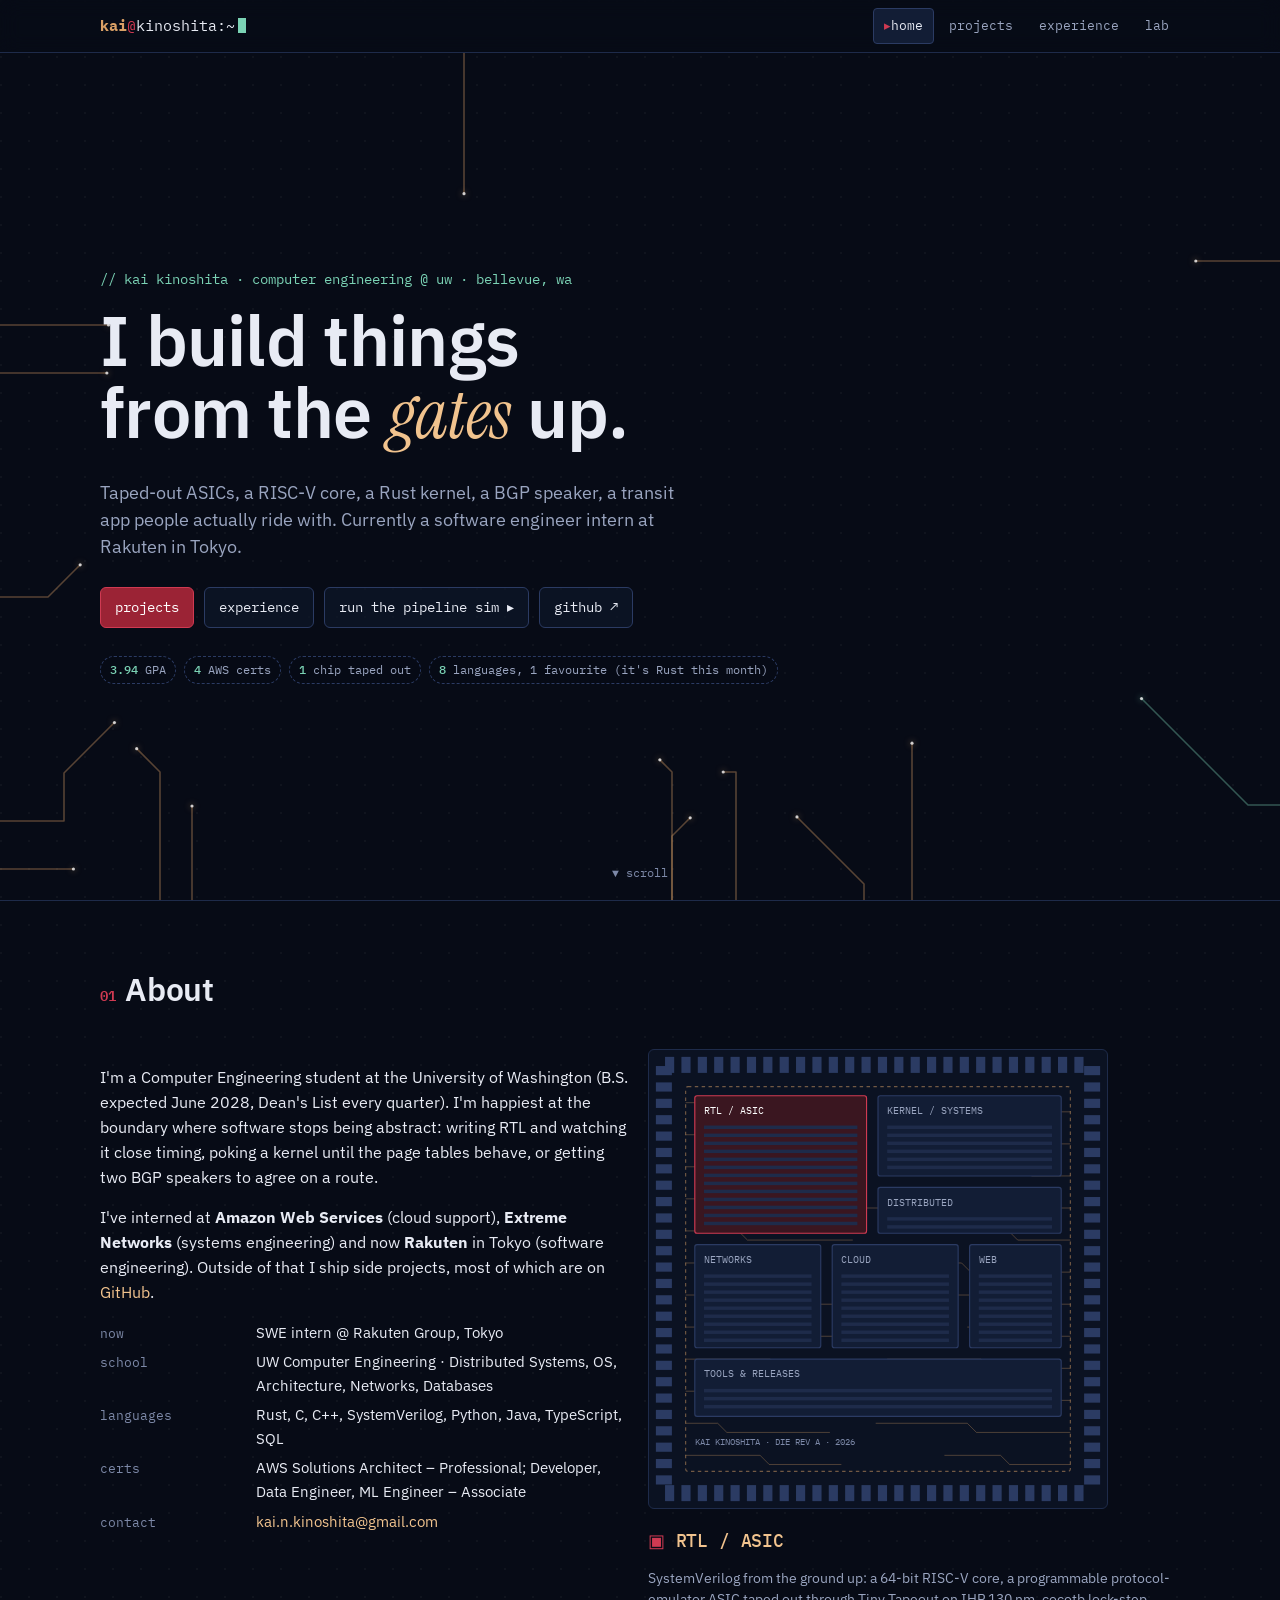
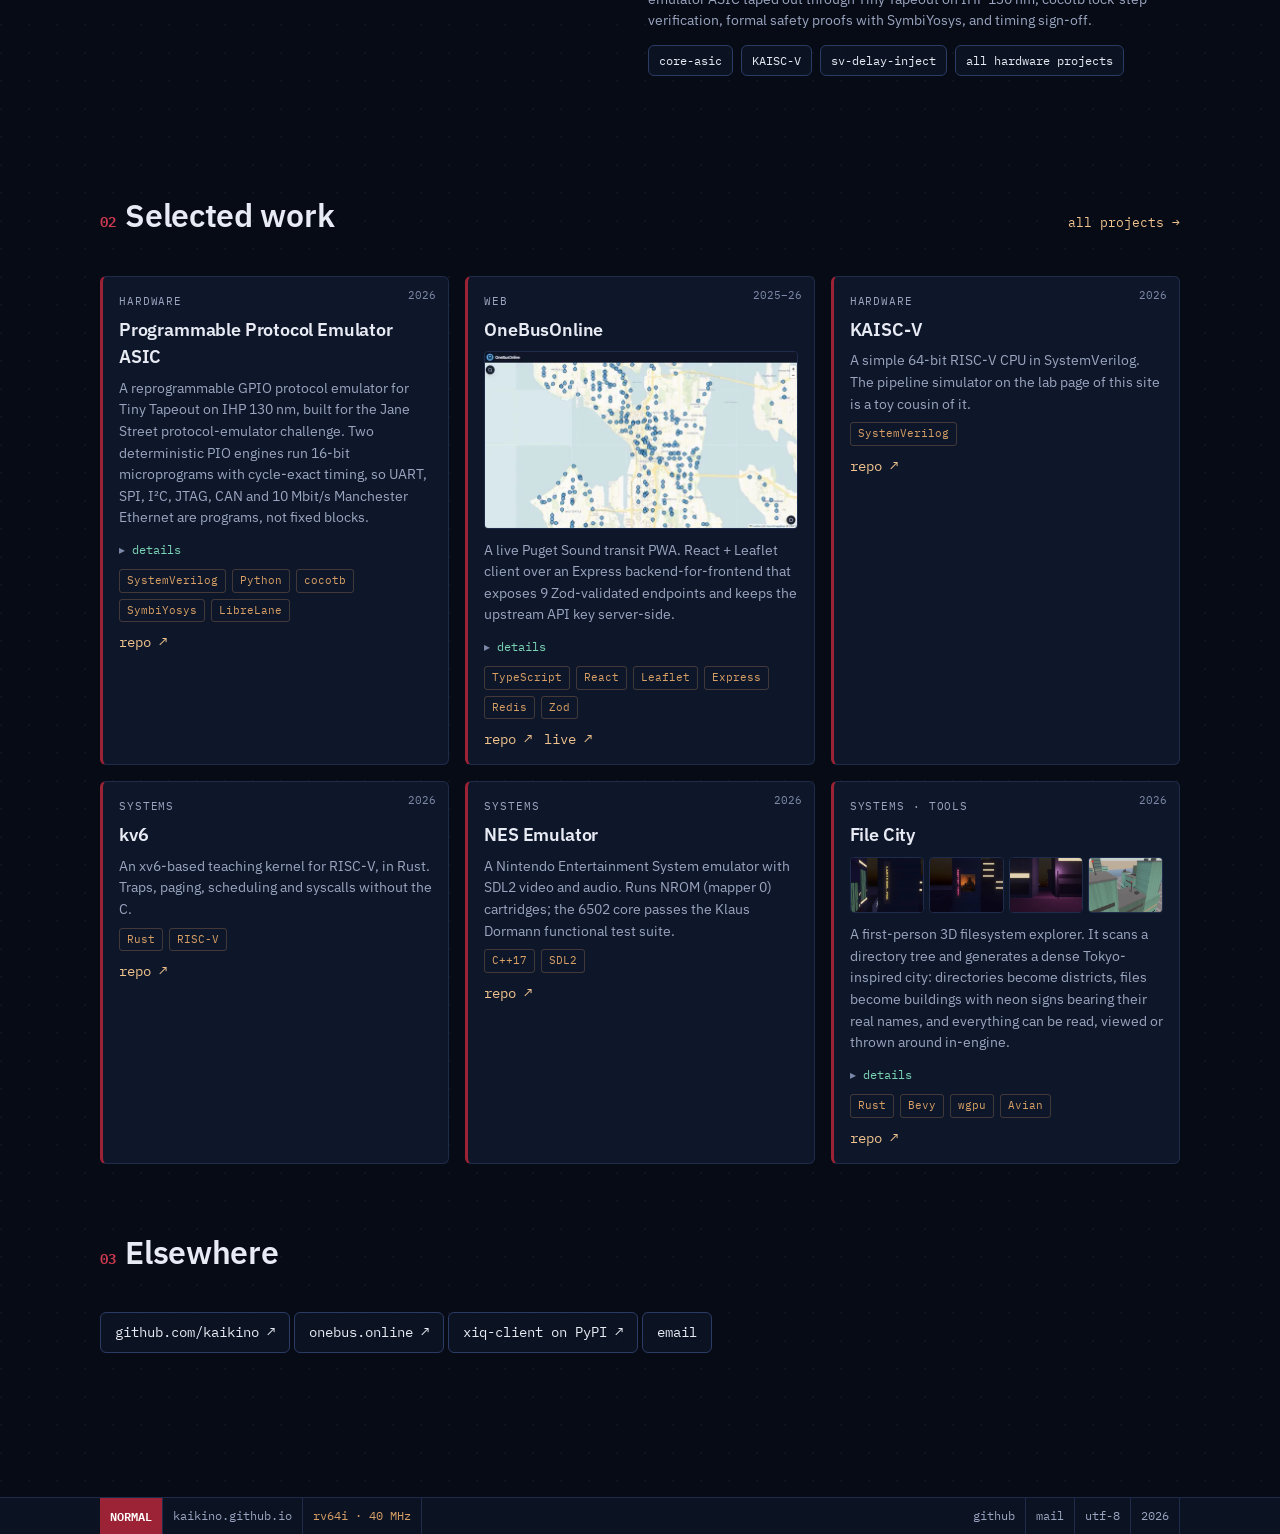
==== commit f0ad98ac: "Shorter project cards: collapsed details, thumbnail strip, fix image height; calmer trace animation" ====
--- a/index.html
+++ b/index.html
@@ -91,44 +91,44 @@
 <article class="card feat" data-tags="hardware">
     <div class="tag">hardware</div><span class="corner">2026</span>
     <h3><a href="https://github.com/kaikino/core-asic" target="_blank" rel="noopener">Programmable Protocol Emulator ASIC</a></h3><p>A reprogrammable GPIO protocol emulator for Tiny Tapeout on IHP 130 nm, built for the Jane Street protocol-emulator challenge. Two deterministic PIO engines run 16-bit microprograms with cycle-exact timing, so UART, SPI, I²C, JTAG, CAN and 10 Mbit/s Manchester Ethernet are programs, not fixed blocks.</p>
-    <ul><li>Closes timing at 40 MHz with positive setup slack and zero DRC / LVS / antenna violations.</li><li>Verified in lock-step against a cycle-exact Python model across RTL, FPGA and gate-level netlists; 8 pin-arbitration safety properties proved by k-induction.</li><li>Cut precheck DRC from 7.5 hours to 37 seconds to unblock CI.</li></ul>
-    <div class="stack" style="margin-top:12px"><span>SystemVerilog</span><span>Python</span><span>cocotb</span><span>SymbiYosys</span><span>LibreLane</span></div>
-    <div class="small mono" style="margin-top:12px;display:flex;gap:12px"><a href="https://github.com/kaikino/core-asic" target="_blank" rel="noopener" aria-label="Programmable Protocol Emulator ASIC repository on GitHub">repo ↗</a></div>
+    <details class="more"><summary>details</summary><ul><li>Closes timing at 40 MHz with positive setup slack and zero DRC / LVS / antenna violations.</li><li>Verified in lock-step against a cycle-exact Python model across RTL, FPGA and gate-level netlists; 8 pin-arbitration safety properties proved by k-induction.</li><li>Cut precheck DRC from 7.5 hours to 37 seconds to unblock CI.</li></ul></details>
+    <div class="stack" style="margin-top:8px"><span>SystemVerilog</span><span>Python</span><span>cocotb</span><span>SymbiYosys</span><span>LibreLane</span></div>
+    <div class="small mono" style="margin-top:10px;display:flex;gap:12px"><a href="https://github.com/kaikino/core-asic" target="_blank" rel="noopener" aria-label="Programmable Protocol Emulator ASIC repository on GitHub">repo ↗</a></div>
   </article>
 <article class="card feat" data-tags="web">
     <div class="tag">web</div><span class="corner">2025–26</span>
     <h3><a href="https://onebus.online" target="_blank" rel="noopener">OneBusOnline</a></h3><a class="shot " href="assets/img/onebus.webp" data-alt="onebus.online showing live stops across Seattle" aria-label="Enlarge: onebus.online showing live stops across Seattle"><img src="assets/img/onebus-640.webp" srcset="assets/img/onebus-640.webp 640w, assets/img/onebus.webp 1280w" sizes="(max-width: 700px) 90vw, 520px" width="1280" height="708" alt="onebus.online showing live stops across Seattle" loading="lazy"></a><p>A live Puget Sound transit PWA. React + Leaflet client over an Express backend-for-frontend that exposes 9 Zod-validated endpoints and keeps the upstream API key server-side.</p>
-    <ul><li>Three-tier cache: HTTP stale-while-revalidate, Redis, and client IndexedDB.</li><li>Cache keys are bounding boxes quantized to integer ticks so client and server always agree.</li></ul>
-    <div class="stack" style="margin-top:12px"><span>TypeScript</span><span>React</span><span>Leaflet</span><span>Express</span><span>Redis</span><span>Zod</span></div>
-    <div class="small mono" style="margin-top:12px;display:flex;gap:12px"><a href="https://github.com/kaikino/OneBusOnline" target="_blank" rel="noopener" aria-label="OneBusOnline repository on GitHub">repo ↗</a><a href="https://onebus.online" target="_blank" rel="noopener" aria-label="OneBusOnline live site">live ↗</a></div>
+    <details class="more"><summary>details</summary><ul><li>Three-tier cache: HTTP stale-while-revalidate, Redis, and client IndexedDB.</li><li>Cache keys are bounding boxes quantized to integer ticks so client and server always agree.</li></ul></details>
+    <div class="stack" style="margin-top:8px"><span>TypeScript</span><span>React</span><span>Leaflet</span><span>Express</span><span>Redis</span><span>Zod</span></div>
+    <div class="small mono" style="margin-top:10px;display:flex;gap:12px"><a href="https://github.com/kaikino/OneBusOnline" target="_blank" rel="noopener" aria-label="OneBusOnline repository on GitHub">repo ↗</a><a href="https://onebus.online" target="_blank" rel="noopener" aria-label="OneBusOnline live site">live ↗</a></div>
   </article>
 <article class="card feat" data-tags="hardware">
     <div class="tag">hardware</div><span class="corner">2026</span>
     <h3><a href="https://github.com/kaikino/KAISC-V" target="_blank" rel="noopener">KAISC-V</a></h3><p>A simple 64-bit RISC-V CPU in SystemVerilog. The pipeline simulator on the lab page of this site is a toy cousin of it.</p>
     
-    <div class="stack" style="margin-top:12px"><span>SystemVerilog</span></div>
-    <div class="small mono" style="margin-top:12px;display:flex;gap:12px"><a href="https://github.com/kaikino/KAISC-V" target="_blank" rel="noopener" aria-label="KAISC-V repository on GitHub">repo ↗</a></div>
+    <div class="stack" style="margin-top:8px"><span>SystemVerilog</span></div>
+    <div class="small mono" style="margin-top:10px;display:flex;gap:12px"><a href="https://github.com/kaikino/KAISC-V" target="_blank" rel="noopener" aria-label="KAISC-V repository on GitHub">repo ↗</a></div>
   </article>
 <article class="card feat" data-tags="systems">
     <div class="tag">systems</div><span class="corner">2026</span>
     <h3><a href="https://github.com/kaikino/kv6" target="_blank" rel="noopener">kv6</a></h3><p>An xv6-based teaching kernel for RISC-V, in Rust. Traps, paging, scheduling and syscalls without the C.</p>
     
-    <div class="stack" style="margin-top:12px"><span>Rust</span><span>RISC-V</span></div>
-    <div class="small mono" style="margin-top:12px;display:flex;gap:12px"><a href="https://github.com/kaikino/kv6" target="_blank" rel="noopener" aria-label="kv6 repository on GitHub">repo ↗</a></div>
+    <div class="stack" style="margin-top:8px"><span>Rust</span><span>RISC-V</span></div>
+    <div class="small mono" style="margin-top:10px;display:flex;gap:12px"><a href="https://github.com/kaikino/kv6" target="_blank" rel="noopener" aria-label="kv6 repository on GitHub">repo ↗</a></div>
   </article>
 <article class="card feat" data-tags="systems">
     <div class="tag">systems</div><span class="corner">2026</span>
     <h3><a href="https://github.com/kaikino/NES-emulator" target="_blank" rel="noopener">NES Emulator</a></h3><p>A Nintendo Entertainment System emulator with SDL2 video and audio. Runs NROM (mapper 0) cartridges; the 6502 core passes the Klaus Dormann functional test suite.</p>
     
-    <div class="stack" style="margin-top:12px"><span>C++17</span><span>SDL2</span></div>
-    <div class="small mono" style="margin-top:12px;display:flex;gap:12px"><a href="https://github.com/kaikino/NES-emulator" target="_blank" rel="noopener" aria-label="NES Emulator repository on GitHub">repo ↗</a></div>
+    <div class="stack" style="margin-top:8px"><span>C++17</span><span>SDL2</span></div>
+    <div class="small mono" style="margin-top:10px;display:flex;gap:12px"><a href="https://github.com/kaikino/NES-emulator" target="_blank" rel="noopener" aria-label="NES Emulator repository on GitHub">repo ↗</a></div>
   </article>
 <article class="card feat" data-tags="systems tools">
     <div class="tag">systems · tools</div><span class="corner">2026</span>
     <h3><a href="https://github.com/kaikino/file-city" target="_blank" rel="noopener">File City</a></h3><div class="shots"><a class="shot " href="assets/img/filecity-neon-night.webp" data-alt="Vertical neon filename and scrolling source on a night street" aria-label="Enlarge: Vertical neon filename and scrolling source on a night street"><img src="assets/img/filecity-neon-night-640.webp" srcset="assets/img/filecity-neon-night-640.webp 640w, assets/img/filecity-neon-night.webp 1280w" sizes="(max-width: 700px) 90vw, 520px" width="1280" height="720" alt="Vertical neon filename and scrolling source on a night street" loading="lazy"></a><a class="shot " href="assets/img/filecity-gallery-dusk.webp" data-alt="Image files as glowing storefront posters at dusk" aria-label="Enlarge: Image files as glowing storefront posters at dusk"><img src="assets/img/filecity-gallery-dusk-640.webp" srcset="assets/img/filecity-gallery-dusk-640.webp 640w, assets/img/filecity-gallery-dusk.webp 1280w" sizes="(max-width: 700px) 90vw, 520px" width="1280" height="720" alt="Image files as glowing storefront posters at dusk" loading="lazy"></a><a class="shot " href="assets/img/filecity-alley-night.webp" data-alt="A back alley at night" aria-label="Enlarge: A back alley at night"><img src="assets/img/filecity-alley-night-640.webp" srcset="assets/img/filecity-alley-night-640.webp 640w, assets/img/filecity-alley-night.webp 1280w" sizes="(max-width: 700px) 90vw, 520px" width="1280" height="720" alt="A back alley at night" loading="lazy"></a><a class="shot " href="assets/img/filecity-aerial-day.webp" data-alt="Daytime rooftops: packed blocks, antennas and district signs" aria-label="Enlarge: Daytime rooftops: packed blocks, antennas and district signs"><img src="assets/img/filecity-aerial-day-640.webp" srcset="assets/img/filecity-aerial-day-640.webp 640w, assets/img/filecity-aerial-day.webp 1280w" sizes="(max-width: 700px) 90vw, 520px" width="1280" height="720" alt="Daytime rooftops: packed blocks, antennas and district signs" loading="lazy"></a></div><p>A first-person 3D filesystem explorer. It scans a directory tree and generates a dense Tokyo-inspired city: directories become districts, files become buildings with neon signs bearing their real names, and everything can be read, viewed or thrown around in-engine.</p>
-    <ul><li>Every building is seeded by its file's path hash; height scales with file size.</li><li>Physically-based atmosphere with an 8-minute day/night cycle.</li></ul>
-    <div class="stack" style="margin-top:12px"><span>Rust</span><span>Bevy</span><span>wgpu</span><span>Avian</span></div>
-    <div class="small mono" style="margin-top:12px;display:flex;gap:12px"><a href="https://github.com/kaikino/file-city" target="_blank" rel="noopener" aria-label="File City repository on GitHub">repo ↗</a></div>
+    <details class="more"><summary>details</summary><ul><li>Every building is seeded by its file's path hash; height scales with file size.</li><li>Physically-based atmosphere with an 8-minute day/night cycle.</li></ul></details>
+    <div class="stack" style="margin-top:8px"><span>Rust</span><span>Bevy</span><span>wgpu</span><span>Avian</span></div>
+    <div class="small mono" style="margin-top:10px;display:flex;gap:12px"><a href="https://github.com/kaikino/file-city" target="_blank" rel="noopener" aria-label="File City repository on GitHub">repo ↗</a></div>
   </article>
 <!-- /featured -->
     </div>
--- a/assets/style.css
+++ b/assets/style.css
@@ -88,25 +88,31 @@
 .grid.c2{grid-template-columns:repeat(auto-fit,minmax(300px,1fr))}
 .grid.c3{grid-template-columns:repeat(auto-fit,minmax(260px,1fr))}
 
-.card{background:var(--panel);border:1px solid var(--line);border-radius:var(--r);padding:18px 18px 16px;position:relative;transition:border-color .2s,transform .2s}
+.card{background:var(--panel);border:1px solid var(--line);border-radius:var(--r);padding:16px 16px 14px;position:relative;transition:border-color .2s,transform .2s}
 .card:hover{border-color:var(--line2);transform:translateY(-2px)}
 .card .tag{font-family:var(--mono);font-size:.7rem;color:var(--muted);text-transform:uppercase;letter-spacing:.08em}
 .card h3,.card h2{margin:6px 0 6px;font-size:1.1rem}
 .card h3 a,.card h2 a{color:var(--text)}
-.card p{margin:0 0 10px;color:var(--muted);font-size:.93rem}
+.card p{margin:0 0 8px;color:var(--muted);font-size:.9rem;line-height:1.5}
 .card .stack{display:flex;flex-wrap:wrap;gap:6px;margin-top:auto}
 .card .stack span{font-family:var(--mono);font-size:.7rem;color:var(--cu);border:1px solid rgba(217,160,102,.25);padding:2px 7px;border-radius:3px}
 .card .corner{position:absolute;top:10px;right:12px;font-family:var(--mono);font-size:.7rem;color:var(--dim)}
 .card.feat{border-left:3px solid var(--ox)}
-.card ul{margin:8px 0 0;padding-left:18px;color:var(--muted);font-size:.9rem}
-.card li{margin:4px 0}
+.card ul{margin:6px 0 0;padding-left:18px;color:var(--muted);font-size:.86rem}
+.card li{margin:3px 0}
+.card .more{margin:0 0 4px}
+.card .more summary{cursor:pointer;font-family:var(--mono);font-size:.74rem;color:var(--sig);list-style:none;display:inline-block;padding:2px 0}
+.card .more summary::-webkit-details-marker{display:none}
+.card .more summary::before{content:'▸ ';color:var(--dim)}
+.card .more[open] summary::before{content:'▾ '}
 
 /* screenshots */
-.card .shot{display:block;margin:10px 0 12px;border:1px solid var(--line);border-radius:4px;overflow:hidden;background:#000}
-.card .shot img{display:block;width:100%;aspect-ratio:16/9;object-fit:cover;transition:transform .3s}
+.card .shot{display:block;margin:8px 0 10px;border:1px solid var(--line);border-radius:4px;overflow:hidden;background:#000}
+.card .shot img{display:block;width:100%;height:auto;aspect-ratio:16/9;object-fit:cover;transition:transform .3s}
 .card .shot:hover img{transform:scale(1.03)}
 .card .shot.contain{background:#f4f4f6}.card .shot.contain img{object-fit:contain}
-.card .shots{display:grid;grid-template-columns:1fr 1fr;gap:6px;margin:10px 0 12px}
+.card .shots{display:grid;grid-template-columns:repeat(4,1fr);gap:5px;margin:8px 0 10px}
+.card .shots .shot img{aspect-ratio:4/3}
 .card .shots .shot{margin:0}
 #lightbox{position:fixed;inset:0;z-index:100;background:rgba(7,11,22,.92);display:none;align-items:center;justify-content:center;flex-direction:column;gap:12px;padding:24px;cursor:zoom-out}
 #lightbox.on{display:flex}
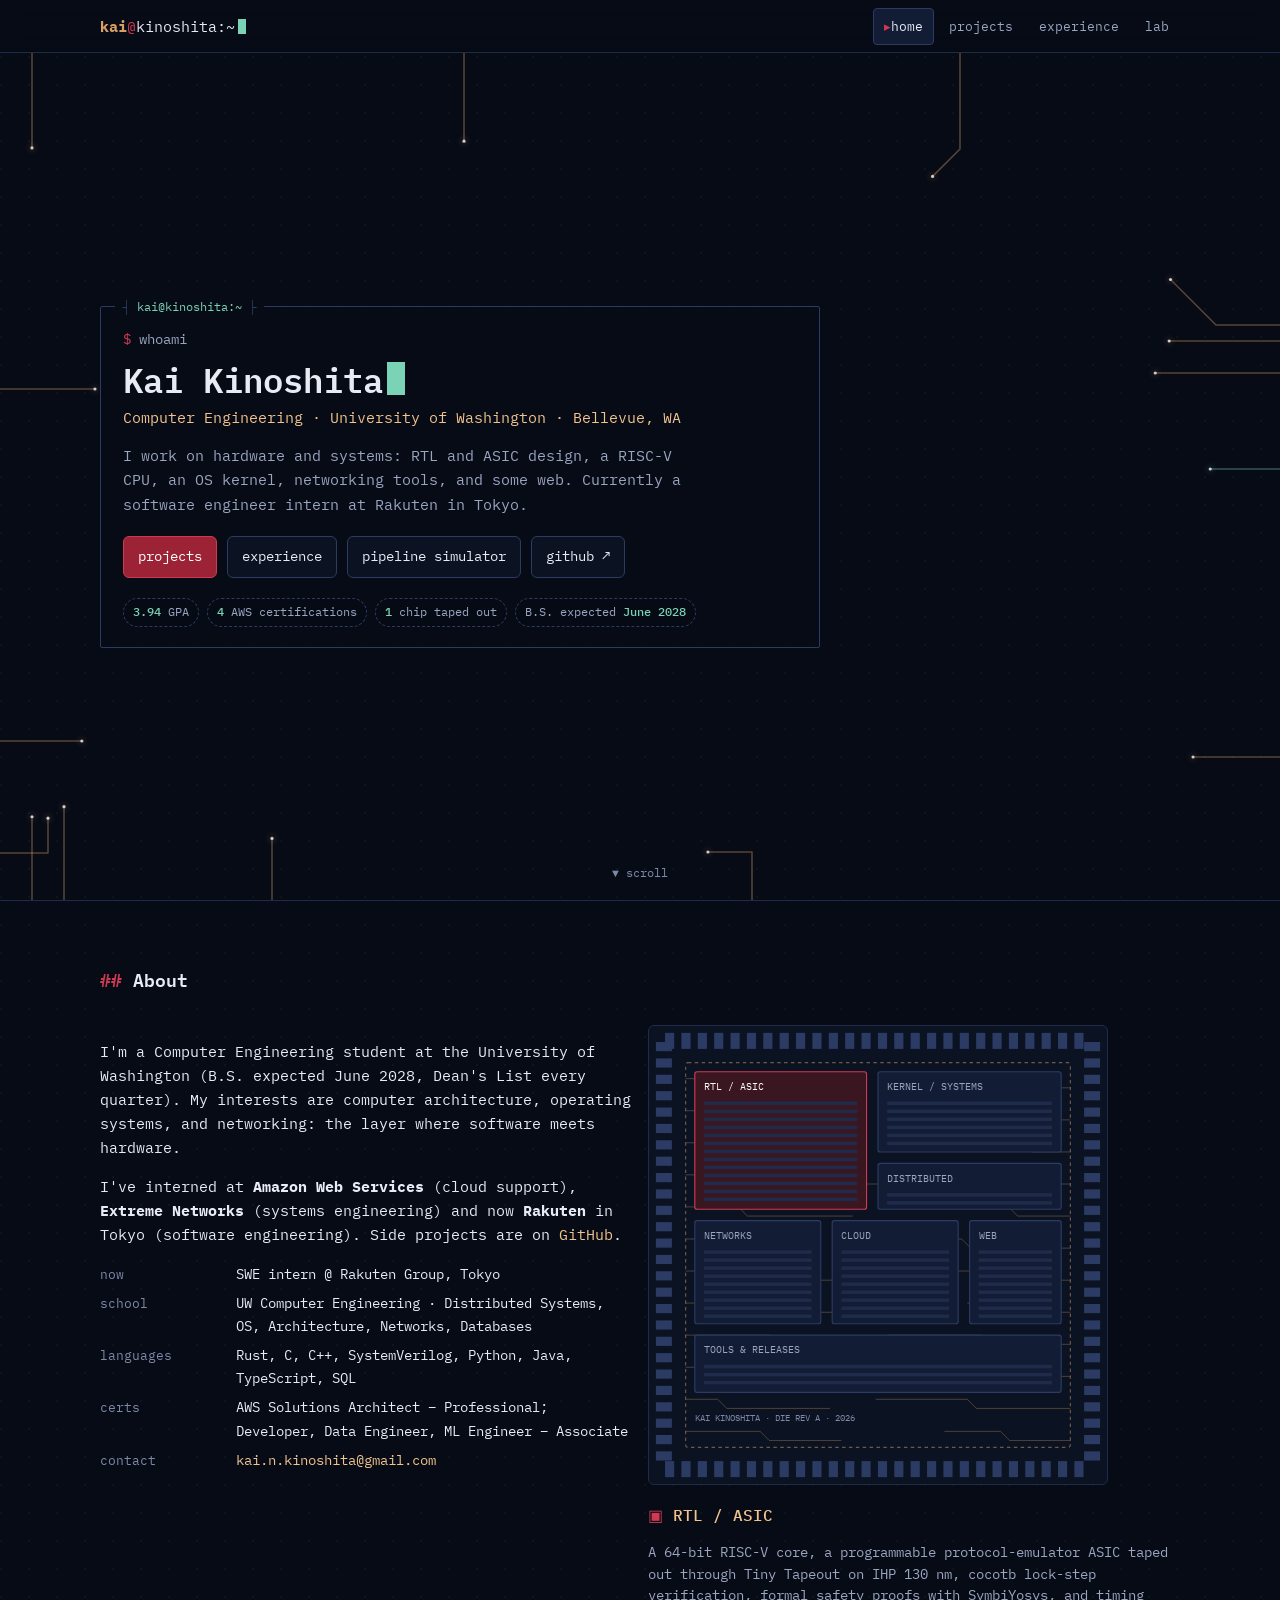
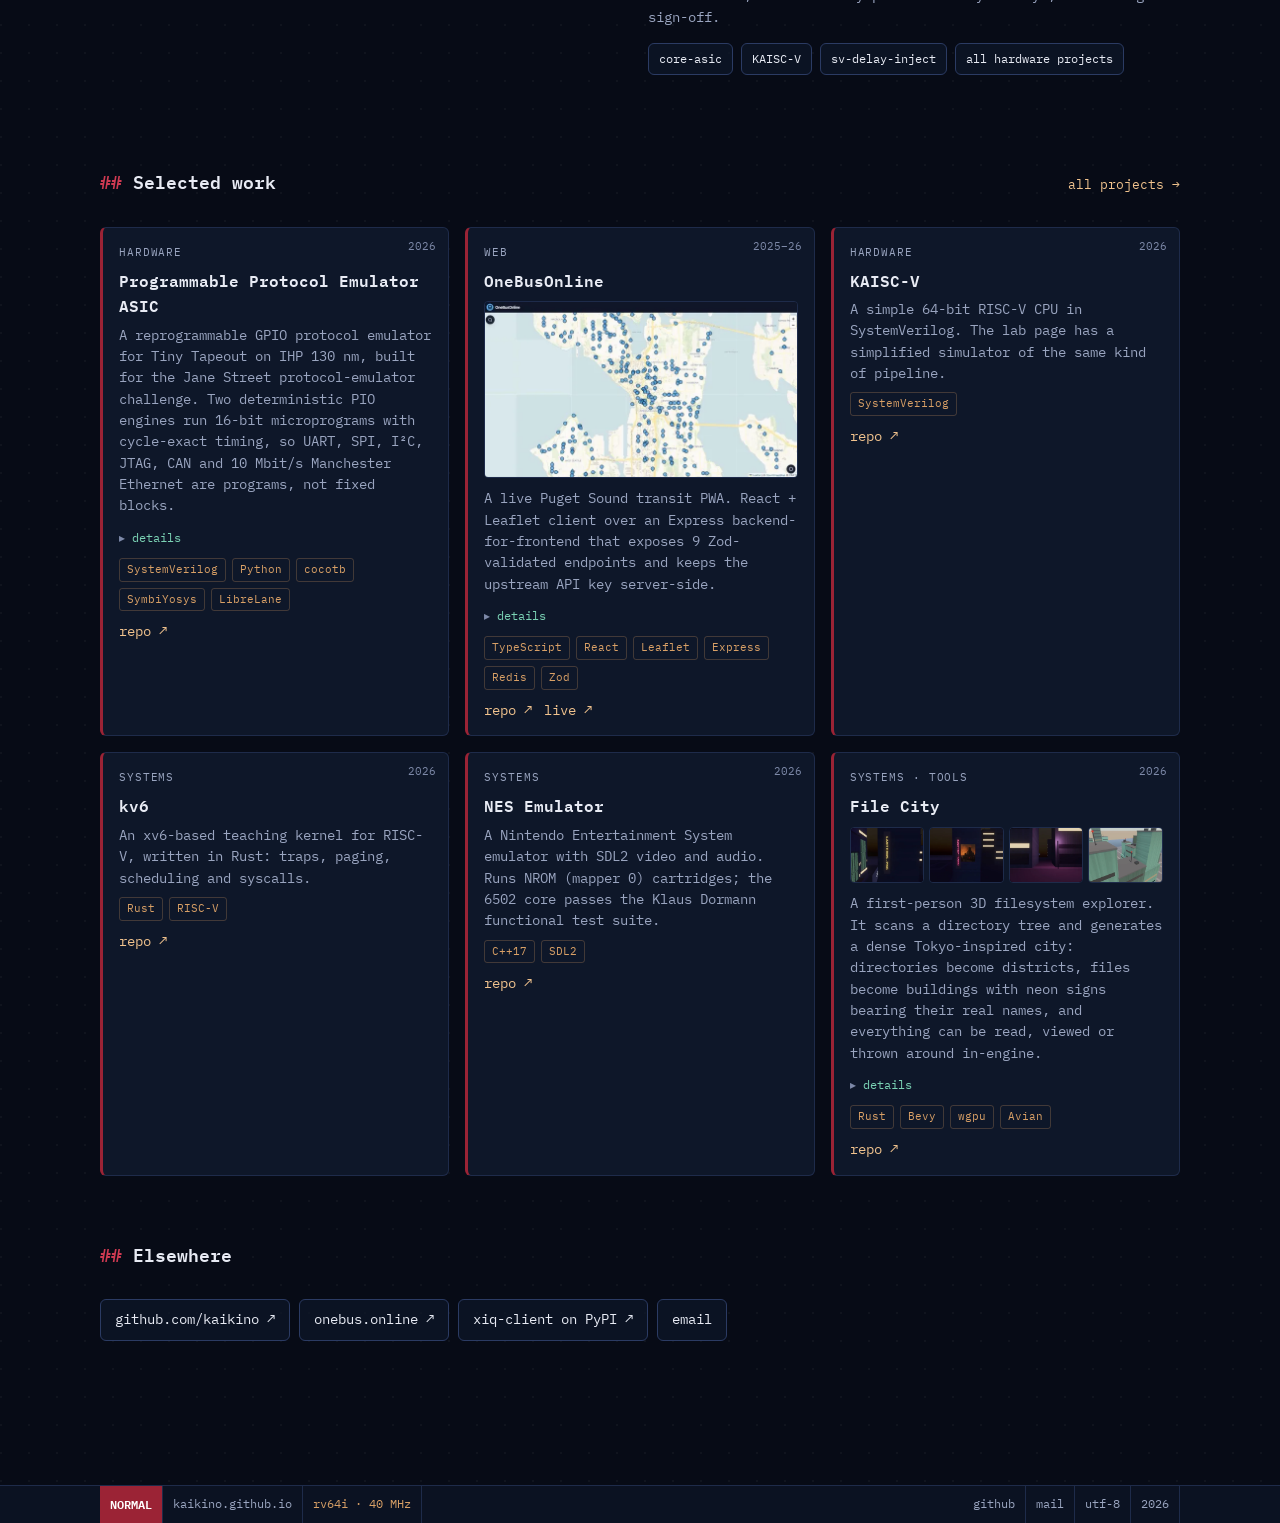
==== commit fcd06481: "Plain copy, mono-only typography, TUI-style hero and headings" ====
--- a/index.html
+++ b/index.html
@@ -5,20 +5,20 @@
 <meta charset="utf-8">
 <meta name="viewport" content="width=device-width,initial-scale=1">
 <title>Kai Kinoshita</title>
-<meta name="description" content="Kai Kinoshita — Computer Engineering at the University of Washington. Taped-out ASICs, a RISC-V core, a Rust kernel, networking tools, and a transit app.">
+<meta name="description" content="Kai Kinoshita — Computer Engineering student at the University of Washington. Hardware, systems and networking projects, internships, and a RISC-V pipeline simulator.">
 <link rel="canonical" href="https://kaikino.github.io/">
 <meta name="theme-color" content="#070b16">
 <meta property="og:type" content="website"><meta property="og:site_name" content="Kai Kinoshita">
-<meta property="og:title" content="Kai Kinoshita"><meta property="og:description" content="Kai Kinoshita — Computer Engineering at the University of Washington. Taped-out ASICs, a RISC-V core, a Rust kernel, networking tools, and a transit app.">
+<meta property="og:title" content="Kai Kinoshita"><meta property="og:description" content="Kai Kinoshita — Computer Engineering student at the University of Washington. Hardware, systems and networking projects, internships, and a RISC-V pipeline simulator.">
 <meta property="og:url" content="https://kaikino.github.io/"><meta property="og:image" content="https://kaikino.github.io/assets/og.png">
 <meta property="og:image:width" content="1200"><meta property="og:image:height" content="630">
-<meta property="og:image:alt" content="Kai Kinoshita — I build things from the gates up">
+<meta property="og:image:alt" content="Kai Kinoshita — Computer Engineering, University of Washington">
 <meta name="twitter:card" content="summary_large_image"><meta name="twitter:title" content="Kai Kinoshita">
-<meta name="twitter:description" content="Kai Kinoshita — Computer Engineering at the University of Washington. Taped-out ASICs, a RISC-V core, a Rust kernel, networking tools, and a transit app."><meta name="twitter:image" content="https://kaikino.github.io/assets/og.png">
+<meta name="twitter:description" content="Kai Kinoshita — Computer Engineering student at the University of Washington. Hardware, systems and networking projects, internships, and a RISC-V pipeline simulator."><meta name="twitter:image" content="https://kaikino.github.io/assets/og.png">
 <link rel="icon" href="/assets/favicon.svg" type="image/svg+xml">
 <link rel="preconnect" href="https://fonts.googleapis.com"><link rel="preconnect" href="https://fonts.gstatic.com" crossorigin>
-<link rel="stylesheet" href="https://fonts.googleapis.com/css2?family=IBM+Plex+Mono:wght@400;500;600&family=IBM+Plex+Sans:wght@400;500;600&family=Instrument+Serif:ital@0;1&display=swap" media="print" onload="this.media='all'">
-<noscript><link rel="stylesheet" href="https://fonts.googleapis.com/css2?family=IBM+Plex+Mono:wght@400;500;600&family=IBM+Plex+Sans:wght@400;500;600&family=Instrument+Serif:ital@0;1&display=swap"></noscript>
+<link rel="stylesheet" href="https://fonts.googleapis.com/css2?family=IBM+Plex+Mono:wght@400;500;600&display=swap" media="print" onload="this.media='all'">
+<noscript><link rel="stylesheet" href="https://fonts.googleapis.com/css2?family=IBM+Plex+Mono:wght@400;500;600&display=swap"></noscript>
 <link rel="stylesheet" href="/assets/style.css">
 <script>document.documentElement.classList.remove('no-js')</script>
 <!-- /head -->
@@ -38,21 +38,25 @@
 <section class="hero" aria-labelledby="hero-h">
   <canvas id="traces" aria-hidden="true"></canvas>
   <div class="wrap">
-    <div class="eyebrow">kai kinoshita · computer engineering @ uw · bellevue, wa</div>
-    <h1 id="hero-h">I build things<br>from the <span class="serif">gates</span> up.</h1>
-    <p class="lede">Taped-out ASICs, a RISC-V core, a Rust kernel, a BGP speaker, a transit app people actually ride with. Currently a software engineer intern at Rakuten in Tokyo.</p>
-    <div class="cta">
-      <a class="btn primary" href="/projects.html">projects</a>
-      <a class="btn" href="/experience.html">experience</a>
-      <a class="btn" href="/lab.html">run the pipeline sim ▸</a>
-      <a class="btn" href="https://github.com/kaikino" target="_blank" rel="noopener">github ↗</a>
+    <div class="tui">
+      <span class="ttl">kai@kinoshita:~</span>
+      <div class="eyebrow">whoami</div>
+      <h1 id="hero-h">Kai Kinoshita<span class="cur" aria-hidden="true"></span></h1>
+      <p class="sub">Computer Engineering · University of Washington · Bellevue, WA</p>
+      <p class="lede">I work on hardware and systems: RTL and ASIC design, a RISC-V CPU, an OS kernel, networking tools, and some web. Currently a software engineer intern at Rakuten in Tokyo.</p>
+      <div class="cta">
+        <a class="btn primary" href="/projects.html">projects</a>
+        <a class="btn" href="/experience.html">experience</a>
+        <a class="btn" href="/lab.html">pipeline simulator</a>
+        <a class="btn" href="https://github.com/kaikino" target="_blank" rel="noopener">github ↗</a>
+      </div>
+      <ul class="chips" aria-label="Quick facts">
+        <li class="chip"><b>3.94</b> GPA</li>
+        <li class="chip"><b>4</b> AWS certifications</li>
+        <li class="chip"><b>1</b> chip taped out</li>
+        <li class="chip">B.S. expected <b>June 2028</b></li>
+      </ul>
     </div>
-    <ul class="chips" aria-label="Quick facts">
-      <li class="chip"><b>3.94</b> GPA</li>
-      <li class="chip"><b>4</b> AWS certs</li>
-      <li class="chip"><b>1</b> chip taped out</li>
-      <li class="chip"><b>8</b> languages, 1 favourite (it's Rust this month)</li>
-    </ul>
   </div>
   <div class="scrollhint" aria-hidden="true">▼ scroll</div>
 </section>
@@ -62,8 +66,8 @@
     <div class="sec-head"><h2 id="about-h"><span class="num" aria-hidden="true">01</span>About</h2></div>
     <div class="grid c2">
       <div>
-        <p>I'm a Computer Engineering student at the University of Washington (B.S. expected June 2028, Dean's List every quarter). I'm happiest at the boundary where software stops being abstract: writing RTL and watching it close timing, poking a kernel until the page tables behave, or getting two BGP speakers to agree on a route.</p>
-        <p>I've interned at <b>Amazon Web Services</b> (cloud support), <b>Extreme Networks</b> (systems engineering) and now <b>Rakuten</b> in Tokyo (software engineering). Outside of that I ship side projects, most of which are on <a href="https://github.com/kaikino" target="_blank" rel="noopener">GitHub</a>.</p>
+        <p>I'm a Computer Engineering student at the University of Washington (B.S. expected June 2028, Dean's List every quarter). My interests are computer architecture, operating systems, and networking: the layer where software meets hardware.</p>
+        <p>I've interned at <b>Amazon Web Services</b> (cloud support), <b>Extreme Networks</b> (systems engineering) and now <b>Rakuten</b> in Tokyo (software engineering). Side projects are on <a href="https://github.com/kaikino" target="_blank" rel="noopener">GitHub</a>.</p>
         <dl class="kv">
           <dt>now</dt><dd>SWE intern @ Rakuten Group, Tokyo</dd>
           <dt>school</dt><dd>UW Computer Engineering · Distributed Systems, OS, Architecture, Networks, Databases</dd>
@@ -76,7 +80,7 @@
         <svg id="die" class="die js-only" viewBox="0 0 400 400" role="group" aria-label="Chip floorplan of skill areas. Each block is a button that describes an area."></svg>
         <div id="floor-info" class="floor-info muted small" aria-live="polite">
           <noscript>Skill areas: RTL / ASIC, kernel and systems, distributed systems, networks, cloud, web, tools. See <a href="/projects.html">projects</a>.</noscript>
-          <span class="js-only">hover or focus a block</span>
+          <span class="js-only">hover or focus a block for details</span>
         </div>
       </div>
     </div>
@@ -104,14 +108,14 @@
   </article>
 <article class="card feat" data-tags="hardware">
     <div class="tag">hardware</div><span class="corner">2026</span>
-    <h3><a href="https://github.com/kaikino/KAISC-V" target="_blank" rel="noopener">KAISC-V</a></h3><p>A simple 64-bit RISC-V CPU in SystemVerilog. The pipeline simulator on the lab page of this site is a toy cousin of it.</p>
+    <h3><a href="https://github.com/kaikino/KAISC-V" target="_blank" rel="noopener">KAISC-V</a></h3><p>A simple 64-bit RISC-V CPU in SystemVerilog. The lab page has a simplified simulator of the same kind of pipeline.</p>
     
     <div class="stack" style="margin-top:8px"><span>SystemVerilog</span></div>
     <div class="small mono" style="margin-top:10px;display:flex;gap:12px"><a href="https://github.com/kaikino/KAISC-V" target="_blank" rel="noopener" aria-label="KAISC-V repository on GitHub">repo ↗</a></div>
   </article>
 <article class="card feat" data-tags="systems">
     <div class="tag">systems</div><span class="corner">2026</span>
-    <h3><a href="https://github.com/kaikino/kv6" target="_blank" rel="noopener">kv6</a></h3><p>An xv6-based teaching kernel for RISC-V, in Rust. Traps, paging, scheduling and syscalls without the C.</p>
+    <h3><a href="https://github.com/kaikino/kv6" target="_blank" rel="noopener">kv6</a></h3><p>An xv6-based teaching kernel for RISC-V, written in Rust: traps, paging, scheduling and syscalls.</p>
     
     <div class="stack" style="margin-top:8px"><span>Rust</span><span>RISC-V</span></div>
     <div class="small mono" style="margin-top:10px;display:flex;gap:12px"><a href="https://github.com/kaikino/kv6" target="_blank" rel="noopener" aria-label="kv6 repository on GitHub">repo ↗</a></div>
--- a/assets/style.css
+++ b/assets/style.css
@@ -4,8 +4,7 @@
   --text:#e8ebf4; --muted:#9aa5c0; --dim:#7d89a8;
   --ox:#9b2335; --ox2:#cf3a52; --cu:#d9a066; --cu2:#f1c38e; --sig:#7bd3b5; --amber:#f2c14e; --blue:#6ea8ff;
   --mono:'IBM Plex Mono',ui-monospace,SFMono-Regular,Menlo,monospace;
-  --sans:'IBM Plex Sans',system-ui,-apple-system,Segoe UI,sans-serif;
-  --serif:'Instrument Serif',Georgia,'Times New Roman',serif;
+  --sans:var(--mono);
   --r:6px; --max:1120px;
 }
 *{box-sizing:border-box}
@@ -16,17 +15,22 @@
 .no-js .js-only{display:none}
 [hidden]{display:none!important}
 html{scroll-behavior:smooth}
-body{margin:0;min-height:100vh;display:flex;flex-direction:column;background:var(--bg);color:var(--text);font-family:var(--sans);font-size:16px;line-height:1.55;
+body{margin:0;min-height:100vh;display:flex;flex-direction:column;background:var(--bg);color:var(--text);font-family:var(--mono);font-size:15px;line-height:1.6;
   background-image:radial-gradient(circle at 1px 1px,rgba(255,255,255,.035) 1px,transparent 0);background-size:28px 28px;}
 a{color:var(--cu2);text-decoration:none}
 a:hover{color:#fff;text-decoration:underline;text-decoration-color:var(--ox2)}
 ::selection{background:var(--ox);color:#fff}
 code,kbd,pre,.mono{font-family:var(--mono)}
-h1,h2,h3{font-weight:600;letter-spacing:-.01em;margin:0 0 .4em}
-h1{font-size:clamp(2.2rem,6vw,4.4rem);line-height:1.02}
-h2{font-size:clamp(1.4rem,3vw,2rem)}
-h3{font-size:1.1rem}
-.serif{font-family:var(--serif);font-weight:400;font-style:italic;letter-spacing:0}
+h1,h2,h3{font-weight:600;letter-spacing:0;margin:0 0 .4em}
+h1{font-size:clamp(1.5rem,3.2vw,2.1rem);line-height:1.2}
+h2{font-size:1.15rem}
+h3{font-size:1rem}
+.sec-head h2::before{content:'## ';color:var(--ox2);font-weight:500}
+.page-head h1::before{content:'# ';color:var(--ox2);font-weight:500}
+/* tui window frame */
+.tui{position:relative;border:1px solid var(--line2);border-radius:2px;padding:22px 22px 20px;background:rgba(7,11,22,.75)}
+.tui>.ttl{position:absolute;top:-.75em;left:14px;background:var(--bg);padding:0 8px;font-size:.78rem;color:var(--sig)}
+.tui>.ttl::before{content:'┤ ';color:var(--line2)}.tui>.ttl::after{content:' ├';color:var(--line2)}
 .wrap{max-width:var(--max);margin:0 auto;padding:0 20px;min-width:0}
 .muted{color:var(--muted)}
 .dim{color:var(--dim)}
@@ -63,17 +67,20 @@
 .hero{position:relative;min-height:calc(100vh - 52px);display:flex;align-items:center;overflow:hidden;border-bottom:1px solid var(--line)}
 .hero canvas{position:absolute;inset:0;width:100%;height:100%;display:block}
 .hero .wrap{position:relative;padding-top:60px;padding-bottom:60px;width:100%}
-.hero .eyebrow{font-family:var(--mono);color:var(--sig);font-size:.85rem;margin-bottom:14px}
-.hero .eyebrow::before{content:'// '}
-.hero h1 .serif{color:var(--cu2)}
-.hero p.lede{max-width:580px;font-size:1.1rem;color:var(--muted);margin:18px 0 26px}
+.hero .eyebrow{color:var(--muted);font-size:.85rem;margin-bottom:10px}
+.hero .eyebrow::before{content:'$ ';color:var(--ox2)}
+.hero .wrap>.tui{max-width:720px}
+.hero h1{margin-bottom:4px}
+.hero h1 .cur{display:inline-block;width:.55em;height:1em;background:var(--sig);vertical-align:-2px;margin-left:4px;animation:blink 1.1s steps(1) infinite}
+.hero .sub{color:var(--cu2);margin:0 0 14px;font-size:.95rem}
+.hero p.lede{max-width:580px;font-size:.95rem;color:var(--muted);margin:0 0 20px}
 .hero .cta{display:flex;flex-wrap:wrap;gap:10px}
 .btn{display:inline-flex;align-items:center;gap:8px;font-family:var(--mono);font-size:.85rem;padding:9px 14px;border-radius:var(--r);border:1px solid var(--line2);color:var(--text);background:rgba(14,23,41,.7)}
 .btn:hover{text-decoration:none;border-color:var(--cu);color:#fff;background:var(--panel2)}
 .btn.primary{background:var(--ox);border-color:var(--ox2);color:#fff}
 .btn.primary:hover{background:var(--ox2)}
 .btn.sm{padding:5px 10px;font-size:.78rem}
-.chips{display:flex;flex-wrap:wrap;gap:8px;margin:28px 0 0;padding:0;list-style:none}
+.chips{display:flex;flex-wrap:wrap;gap:8px;margin:20px 0 0;padding:0;list-style:none}
 .chip{font-family:var(--mono);font-size:.74rem;color:var(--muted);border:1px dashed var(--line2);padding:4px 9px;border-radius:999px;background:rgba(7,11,22,.6)}
 .chip b{color:var(--sig);font-weight:500}
 .scrollhint{position:absolute;bottom:18px;left:50%;transform:translateX(-50%);font-family:var(--mono);font-size:.72rem;color:var(--dim);animation:bob 2s ease-in-out infinite}
@@ -82,7 +89,7 @@
 /* sections */
 section.block{padding:64px 0}
 .sec-head{display:flex;align-items:baseline;justify-content:space-between;gap:16px;margin-bottom:22px;flex-wrap:wrap}
-.sec-head .num{font-family:var(--mono);color:var(--ox2);font-size:.85rem;margin-right:10px}
+.sec-head .num{display:none}
 .sec-head a.more{font-family:var(--mono);font-size:.82rem}
 .grid{display:grid;gap:16px}
 .grid.c2{grid-template-columns:repeat(auto-fit,minmax(300px,1fr))}
@@ -91,9 +98,9 @@
 .card{background:var(--panel);border:1px solid var(--line);border-radius:var(--r);padding:16px 16px 14px;position:relative;transition:border-color .2s,transform .2s}
 .card:hover{border-color:var(--line2);transform:translateY(-2px)}
 .card .tag{font-family:var(--mono);font-size:.7rem;color:var(--muted);text-transform:uppercase;letter-spacing:.08em}
-.card h3,.card h2{margin:6px 0 6px;font-size:1.1rem}
+.card h3,.card h2{margin:6px 0 6px;font-size:1rem}
 .card h3 a,.card h2 a{color:var(--text)}
-.card p{margin:0 0 8px;color:var(--muted);font-size:.9rem;line-height:1.5}
+.card p{margin:0 0 8px;color:var(--muted);font-size:.86rem;line-height:1.55}
 .card .stack{display:flex;flex-wrap:wrap;gap:6px;margin-top:auto}
 .card .stack span{font-family:var(--mono);font-size:.7rem;color:var(--cu);border:1px solid rgba(217,160,102,.25);padding:2px 7px;border-radius:3px}
 .card .corner{position:absolute;top:10px;right:12px;font-family:var(--mono);font-size:.7rem;color:var(--dim)}
@@ -139,7 +146,7 @@
 
 /* generic page header */
 .page-head{padding:56px 0 24px;border-bottom:1px solid var(--line);margin-bottom:28px}
-.page-head h1{font-size:clamp(1.9rem,4.5vw,3rem)}
+.page-head h1{font-size:clamp(1.4rem,3vw,1.9rem)}
 .page-head p{color:var(--muted);max-width:640px;margin:0}
 
 /* filters */
@@ -169,9 +176,9 @@
 @media(max-width:640px){.xp{grid-template-columns:1fr;gap:6px}}
 .xp .when{font-family:var(--mono);font-size:.8rem;color:var(--muted);padding-top:4px}
 .xp .when b{display:block;color:var(--sig);font-weight:500}
-.xp h2{margin:0;font-size:1.15rem}
+.xp h2{margin:0;font-size:1rem}
 .xp h2 span{color:var(--muted);font-weight:400}
-.xp ul{margin:8px 0 0;padding-left:18px;color:var(--muted);font-size:.93rem}
+.xp ul{margin:8px 0 0;padding-left:18px;color:var(--muted);font-size:.88rem}
 .xp li{margin:5px 0}
 .xp.on h2{color:var(--cu2)}
 .certs{display:flex;flex-wrap:wrap;gap:8px;margin:10px 0 0;padding:0;list-style:none}
@@ -224,7 +231,7 @@
 .wave .w{fill:none;stroke-width:1.6;stroke-linejoin:round}
 .wave .bus{fill:none;stroke:var(--cu);stroke-width:1.2}
 .wave .busv{fill:var(--cu2);font-size:9px}
-.help{font-size:.88rem;color:var(--muted)}
+.help{font-size:.84rem;color:var(--muted)}
 .help code{color:var(--cu2);font-size:.82rem}
 .help details{margin-top:10px}
 .help summary{cursor:pointer;font-family:var(--mono);font-size:.8rem;color:var(--sig)}
@@ -233,7 +240,7 @@
 .help td:first-child{color:var(--cu);white-space:nowrap}
 
 /* about list */
-.kv{display:grid;grid-template-columns:140px 1fr;gap:6px 16px;font-size:.95rem}
+.kv{display:grid;grid-template-columns:120px 1fr;gap:6px 16px;font-size:.9rem}
 .kv dt{font-family:var(--mono);color:var(--dim);font-size:.8rem;padding-top:3px}
 .kv dd{margin:0}
 @media(max-width:520px){.kv{grid-template-columns:1fr}.kv dt{padding-top:8px}}
